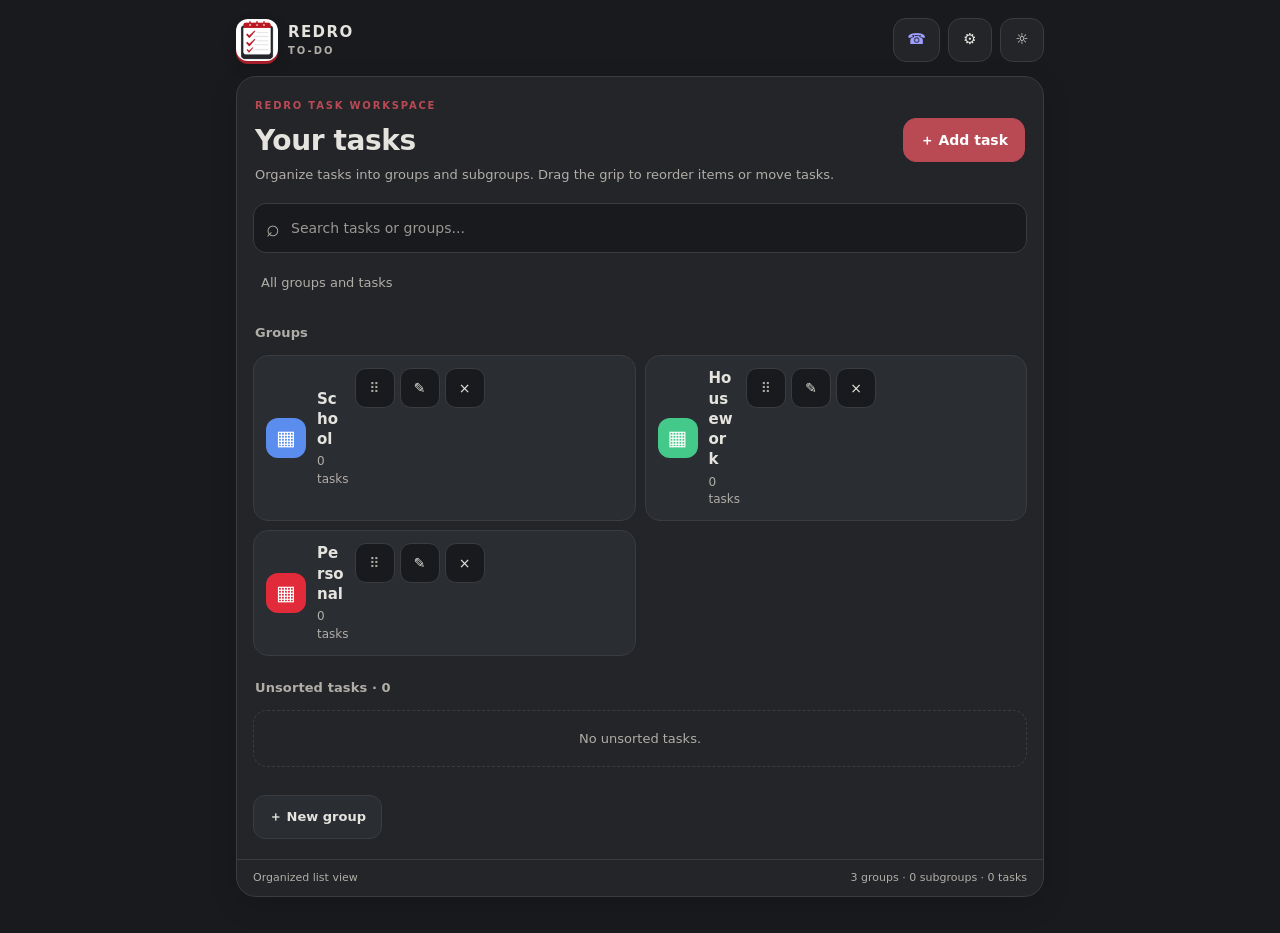
==== index.html @ 6f83b92f "Simplify task workspace and improve task editing" ====
<!doctype html>
<html lang="en">
<head>
<meta charset="utf-8"><meta name="viewport" content="width=device-width,initial-scale=1,viewport-fit=cover"><meta name="theme-color" content="#d92332"><meta name="description" content="Redro To-Do — a fast, private task manager."><title>Redro To-Do</title>
<link rel="manifest" href="manifest.webmanifest"><link rel="icon" type="image/png" sizes="192x192" href="./assets/app-icon-192.png"><link rel="icon" href="./assets/icon.svg" type="image/svg+xml"><link rel="apple-touch-icon" sizes="180x180" href="./assets/apple-touch-icon.png">
<style>
:root{color-scheme:dark;--bg:#111114;--panel:#1c1c22;--panel2:#25252d;--text:#f7f7fa;--muted:#a2a2af;--line:#33333d;--red:#e12b3a;--green:#45c98a;--amber:#f3b64b;--shadow:0 18px 55px #0004}*{box-sizing:border-box}body{margin:0;background:radial-gradient(ellipse at 20% -10%,#5b1821 0,transparent 38%),var(--bg);color:var(--text);font:15px/1.45 system-ui,-apple-system,Segoe UI,sans-serif;min-height:100vh}button,input,textarea,select{font:inherit}button{cursor:pointer;color:inherit}.shell{max-width:1380px;margin:auto;padding:24px clamp(16px,3vw,38px) 110px}.top{display:flex;align-items:center;justify-content:space-between;margin-bottom:34px}.brand{display:flex;gap:10px;align-items:center;font-weight:900;letter-spacing:2px}.mark{display:grid;place-items:center;background:var(--red);border-radius:13px;width:42px;height:42px;font-size:23px;box-shadow:0 8px 25px #e12b3a55}.brand small{display:block;color:var(--muted);font-size:10px;letter-spacing:3px}.icon{border:1px solid var(--line);background:var(--panel);border-radius:12px;padding:10px 13px}.welcome{display:flex;align-items:center;justify-content:space-between;gap:20px;margin-bottom:26px}.eyebrow{font-size:11px;letter-spacing:2px;color:#ff6570;font-weight:800;margin:0 0 7px}.welcome h1{font-size:clamp(30px,6vw,48px);line-height:1.08;margin:0 0 10px;letter-spacing:-1.7px}.welcome h1 span{color:#ff4b59}.muted{color:var(--muted);margin:0}.ring{width:94px;height:94px;flex:none;border-radius:50%;display:grid;place-items:center;background:conic-gradient(var(--red) var(--p,0deg),var(--panel2) 0);position:relative}.ring:before{content:"";position:absolute;inset:7px;background:var(--bg);border-radius:50%}.ring div{z-index:1;text-align:center}.ring b{display:block;font-size:21px}.ring small{font-size:9px;letter-spacing:1px;color:var(--muted)}.stats{display:grid;grid-template-columns:repeat(3,1fr);gap:12px;margin-bottom:32px}.stat,.task,.storage{background:var(--panel);border:1px solid var(--line);border-radius:17px}.stat{padding:16px;display:flex;align-items:center;gap:12px}.stat i{font-style:normal;width:38px;height:38px;display:grid;place-items:center;background:#e12b3a1c;color:#ff6670;border-radius:12px;font-size:20px}.stat:nth-child(2) i{background:#45c98a1c;color:var(--green)}.stat:nth-child(3) i{background:#f3b64b1c;color:var(--amber)}.stat b{display:block;font-size:24px}.stat span{color:var(--muted);font-size:12px}.section{margin:30px 0}.head{display:flex;justify-content:space-between;align-items:center;gap:12px;margin-bottom:14px}.head h2{margin:0;font-size:23px;letter-spacing:-.5px}.redbtn,.subbtn,.chip{border:0;border-radius:12px;padding:11px 15px;font-weight:750}.redbtn{background:var(--red);box-shadow:0 7px 20px #e12b3a33}.subbtn,.chip{background:var(--panel2);border:1px solid var(--line)}.days{display:grid;grid-template-columns:repeat(7,1fr);gap:8px}.day{border:1px solid var(--line);border-radius:14px;background:var(--panel);padding:12px 2px;text-align:center;color:var(--muted)}.day b{display:block;color:var(--text);font-size:17px;margin-top:5px}.day.active{background:var(--red);border-color:var(--red);color:#fff}.day.active b{color:#fff}.tools{display:flex;gap:10px;margin:15px 0}.search{flex:1;min-width:0;background:var(--panel);border:1px solid var(--line);border-radius:13px;padding:12px 14px;color:var(--text);outline:none}.search:focus,input:focus,textarea:focus,select:focus{border-color:#e12b3a;outline:2px solid #e12b3a33}.filters{display:flex;gap:8px;flex-wrap:wrap;margin-bottom:13px}.chip{padding:8px 12px;color:var(--muted)}.chip.active{color:white;background:#e12b3a2b;border-color:#e12b3a}.list{display:grid;gap:10px}.task{padding:15px;display:flex;gap:12px;align-items:flex-start}.task input[type=checkbox]{accent-color:var(--red);width:20px;height:20px;margin-top:2px;flex:none}.taskmain{flex:1;min-width:0}.tasktitle{font-weight:750;overflow-wrap:anywhere}.task.done .tasktitle{text-decoration:line-through;color:var(--muted)}.notes{color:var(--muted);font-size:13px;margin-top:4px;white-space:pre-wrap;overflow-wrap:anywhere}.meta{display:flex;flex-wrap:wrap;gap:7px;margin-top:9px}.tag{font-size:11px;border-radius:8px;padding:4px 8px;background:var(--panel2);color:var(--muted)}.tag.high{color:#ff727c;background:#e12b3a22}.tag.medium{color:var(--amber)}.tag.overdue{color:#ff727c}.taskactions{display:flex;gap:5px}.taskactions button{border:0;background:transparent;color:var(--muted);padding:6px}.empty{padding:34px 10px;text-align:center;color:var(--muted);border:1px dashed var(--line);border-radius:17px}.empty h3{color:var(--text);margin:8px 0}.storage{display:flex;align-items:center;gap:12px;padding:14px;margin-top:25px}.storage .copy{flex:1}.storage small{display:block;color:var(--muted);font-size:12px}.save{color:var(--green);font-size:12px}.bottom{position:fixed;bottom:0;left:0;right:0;display:flex;justify-content:center;background:#151519ed;border-top:1px solid var(--line);backdrop-filter:blur(16px);padding:10px 12px calc(10px + env(safe-area-inset-bottom));z-index:5}.bottomin{width:min(650px,100%);display:flex;justify-content:space-around;align-items:center}.bottom button{border:0;background:none;color:var(--muted);font-size:11px;display:grid;gap:3px;justify-items:center;min-width:52px}.bottom button span{font-size:20px}.bottom .add{background:var(--red);color:white;width:48px;height:48px;border-radius:16px;font-size:27px;display:grid;place-items:center;box-shadow:0 8px 22px #e12b3a44}.modalbg{position:fixed;inset:0;background:#0009;display:grid;place-items:end center;padding:14px;z-index:10}.modal{width:min(560px,100%);background:var(--panel);border:1px solid var(--line);border-radius:24px;padding:23px;box-shadow:var(--shadow);max-height:90vh;overflow:auto}.modalhead{display:flex;justify-content:space-between;align-items:center;margin-bottom:18px}.modal h2{margin:0}.field{display:grid;gap:7px;margin:13px 0;color:var(--muted);font-size:13px}.field input,.field textarea,.field select{width:100%;border:1px solid var(--line);background:var(--bg);color:var(--text);border-radius:12px;padding:12px}.field textarea{min-height:85px;resize:vertical}.formrow{display:grid;grid-template-columns:1fr 1fr;gap:10px}.modalactions{display:flex;gap:10px;margin-top:20px}.modalactions button{flex:1}.hidden{display:none!important}.toast{position:fixed;bottom:90px;left:50%;transform:translateX(-50%);background:#292930;border:1px solid var(--line);padding:11px 17px;border-radius:12px;z-index:20;box-shadow:var(--shadow)}body.light{--bg:#f4f4f7;--panel:#fff;--panel2:#ededf2;--text:#202027;--muted:#70707e;--line:#dedee7;--shadow:0 18px 55px #0002;color-scheme:light;background:radial-gradient(ellipse at 20% -10%,#ffdfe2 0,transparent 38%),var(--bg)}body.light .ring:before{background:var(--bg)}body.light .bottom{background:#ffffffed}@media(min-width:700px){.shell{padding-top:28px}.modalbg{place-items:center}.welcome{margin-top:12px}.task{padding:18px}}@media(max-width:500px){.shell{padding:15px 14px 105px}.top{margin-bottom:25px}.stats{gap:7px}.stat{padding:11px 8px;gap:7px}.stat i{width:31px;height:31px}.stat b{font-size:20px}.stat span{font-size:11px}.ring{width:78px;height:78px}.days{gap:4px}.day{font-size:11px;padding:10px 0}.day b{font-size:15px}.head h2{font-size:20px}.tools{flex-wrap:wrap}.search{flex-basis:100%}.taskactions{flex-direction:column}.formrow{grid-template-columns:1fr}.welcome h1{font-size:34px}}
.stats,.section:has(#days),.bottom,.ring,#classicList{display:none}.shell{padding-bottom:35px}.welcome{margin-bottom:22px}.storage{margin-top:20px}.taskactions button{font-size:18px}@media(max-width:500px){.shell{padding-bottom:25px}.welcome h1{font-size:34px}}\n.blockboard{margin:22px 0 30px}.boardhead{display:flex;align-items:center;justify-content:space-between;gap:12px;margin-bottom:14px}.boardhead h2{margin:0;font-size:23px}.boardhint{color:var(--muted);font-size:12px;margin:5px 0 0}.blockgrid{display:grid;grid-template-columns:repeat(auto-fit,minmax(min(270px,100%),1fr));gap:16px;align-items:stretch}.bigblock{min-height:145px;text-align:left;border:1px solid var(--line);border-radius:20px;padding:18px;background:linear-gradient(145deg,#292930,var(--panel));box-shadow:0 8px 20px #0002;transform:translateZ(0);transition:transform .18s ease,border-color .18s,box-shadow .18s;animation:blockIn .22s ease both;will-change:transform}.bigblock:before{content:'';display:block;width:38px;height:38px;border-radius:13px;background:var(--blockcolor,#e12b3a);opacity:.8;margin-bottom:12px}.bigblock:hover{transform:translateY(-3px);border-color:var(--blockcolor,#e12b3a);box-shadow:0 13px 26px #0003}.bigblock strong{display:block;font-size:18px}.blockcount{display:block;color:var(--muted);font-size:12px;margin-top:5px}.bigblock.dragover,.dropzone.dragover{border-color:var(--green);box-shadow:0 0 0 3px #45c98a33;transform:scale(1.015)}.boardpanel{border:1px solid var(--line);border-radius:19px;background:#17171c;padding:15px;margin-top:15px;animation:blockIn .25s ease both}.boardpanelhead{display:flex;align-items:center;gap:10px;flex-wrap:wrap}.boardpanelhead h3{margin:0;font-size:19px;flex:1}.dropzone{border:1px dashed #555560;border-radius:15px;padding:14px;color:var(--muted);text-align:center;font-size:12px;transition:background .2s,border-color .2s,transform .2s}.dropzone strong{display:block;color:var(--text);font-size:13px}.loosezone{margin-top:12px}.blocksmallgrid{display:grid;grid-template-columns:repeat(auto-fit,minmax(min(245px,100%),1fr));gap:12px;margin-top:16px}.smallblock{display:flex;flex-direction:column;align-items:stretch;gap:10px;min-width:0;min-height:100px;padding:12px;border-radius:15px;border:1px solid var(--line);background:linear-gradient(150deg,var(--panel2),var(--panel));box-shadow:0 4px 12px #0002;animation:blockIn .18s ease both;transition:transform .16s ease,border-color .16s,opacity .16s,box-shadow .16s;cursor:grab;touch-action:pan-y}.smallblock:hover{transform:translateY(-2px);border-color:#777;box-shadow:0 8px 18px #0002}.smallblock.dragging{opacity:.35;transform:scale(.97)}.smallblock.doneblock .smalltitle{text-decoration:line-through;color:var(--muted)}.smallcontent{min-width:0;flex:1;cursor:pointer}.smalltitle{font-weight:750;overflow-wrap:anywhere}.smallmeta{font-size:12px;color:var(--muted);margin-top:6px}.smallnotes{font-size:13px;line-height:1.45;color:var(--muted);white-space:pre-wrap;overflow-wrap:anywhere;display:-webkit-box;-webkit-line-clamp:3;-webkit-box-orient:vertical;overflow:hidden;margin-top:7px}.smallstate{font-size:11px;font-weight:750;color:var(--green);margin-top:7px}.smalltools{display:flex;align-items:center;gap:7px;margin-top:auto}.smalltoggle{width:38px;min-width:38px;height:36px;border-radius:11px;border:1px solid var(--line);background:var(--panel2);font-size:20px;font-weight:800;line-height:1}.smalltoggle.isdone{color:var(--green);border-color:var(--green)}.smallmove{min-width:0;flex:1;width:100%;height:36px;border:1px solid var(--line);border-radius:10px;padding:0 7px;background:var(--panel2);color:var(--text);font-size:12px}.blockactions{display:flex;gap:6px}.blockactions button{border:1px solid var(--line);background:var(--panel2);border-radius:10px;padding:8px}.emptyblocks{color:var(--muted);padding:20px 10px;text-align:center;border:1px dashed var(--line);border-radius:14px}@keyframes blockIn{from{opacity:0;transform:translateY(9px) scale(.98)}to{opacity:1;transform:translateY(0) scale(1)}}@media(max-width:500px){.blockgrid{grid-template-columns:repeat(2,minmax(0,1fr));gap:9px}.bigblock{padding:13px;min-height:125px}.bigblock strong{font-size:15px}.blocksmallgrid{grid-template-columns:repeat(2,minmax(0,1fr));gap:8px}.smallblock{padding:9px}.smalltools{gap:5px}.smalltoggle{width:34px;min-width:34px;height:34px}.smallmove{height:34px;font-size:11px}.boardpanel{padding:11px}}@media(prefers-reduced-motion:reduce){*,*::before,*::after{animation-duration:.01ms!important;animation-iteration-count:1!important;transition-duration:.01ms!important;scroll-behavior:auto!important}}.boardhint{line-height:1.6}.taskgroupheading{font-size:14px;color:var(--muted);margin:20px 0 0;font-weight:800}.completedgrid .smallblock{opacity:.82;border-color:#315846}.completedempty{margin-bottom:6px}.blockactions button:disabled{opacity:.3;cursor:not-allowed}@media(min-width:900px){.blocksmallgrid{grid-template-columns:repeat(auto-fit,minmax(260px,1fr))}}
/* REDRO DEPTH SYSTEM — true layered 3D surfaces */
:root{--depth-shadow:0 18px 0 #08080c,0 25px 38px #0007;--depth-edge:#09090d}
body{perspective:1400px;background-image:radial-gradient(ellipse at 12% 4%,#6c1c2b 0,transparent 34%),radial-gradient(ellipse at 90% 42%,#242047 0,transparent 38%),linear-gradient(145deg,#101015,#17151d 55%,#0d0d12);background-attachment:fixed}
.shell{transform-style:preserve-3d}
.top,.welcome,.blockboard,.section,.storage,.modal,.settings,.boardpanel{transform-style:preserve-3d}
.mark{transform:translateZ(24px) rotateY(-8deg) rotateX(5deg);box-shadow:0 5px 0 #841522,0 11px 20px #0006}
button,.subbtn,.redbtn,.chip,.icon,.save{transform-style:preserve-3d;transition:transform .2s ease,box-shadow .2s ease,filter .2s ease}
button:hover,.subbtn:hover,.redbtn:hover,.chip:hover,.icon:hover{transform:translateY(-3px) translateZ(8px) rotateX(2deg);filter:brightness(1.08)}
button:active,.subbtn:active,.redbtn:active{transform:translateY(2px) translateZ(-2px) scale(.985)}
.bigblock{position:relative;isolation:isolate;transform-style:preserve-3d;transform:rotateX(4deg) rotateY(-2deg) translateZ(0);box-shadow:0 9px 0 #0b0b10,0 15px 22px #0006,inset 0 1px #ffffff12;background:linear-gradient(145deg,#363640 0%,#222229 48%,#19191f 100%)}
.bigblock:after{content:"";position:absolute;inset:8px 5px -10px;z-index:-2;border-radius:20px;background:linear-gradient(145deg,var(--blockcolor,#e12b3a),#101014 72%);transform:translateZ(-12px);filter:brightness(.65);pointer-events:none}
.bigblock:before{position:relative;transform:translateZ(24px) rotateY(-8deg) rotateX(5deg);box-shadow:0 5px 0 color-mix(in srgb,var(--blockcolor,#e12b3a),#000 45%),0 9px 14px #0005}
.bigblock strong,.bigblock .blockcount{position:relative;transform:translateZ(20px);text-shadow:0 2px 0 #0004}
.bigblock:hover{transform:translateY(-7px) translateZ(12px) rotateX(0deg) rotateY(0deg);box-shadow:0 12px 0 #0b0b10,0 24px 32px #0008,inset 0 1px #ffffff18}
.bigblock.dragover{transform:translateZ(18px) rotateX(-2deg) scale(1.02)}
.smallblock{position:relative;isolation:isolate;transform-style:preserve-3d;transform:rotateX(2deg);background:linear-gradient(145deg,#30303a 0%,#222229 55%,#1b1b22 100%);box-shadow:0 6px 0 #0a0a0e,0 11px 20px #0005,inset 0 1px #ffffff12}
.smallblock:before{content:"";position:absolute;inset:4px 3px -7px;z-index:-1;border-radius:15px;background:linear-gradient(140deg,#15151a,#08080b);transform:translateZ(-8px);pointer-events:none}
.smallcontent{transform:translateZ(12px)}
.smalltools{transform:translateZ(15px)}
.smalltoggle,.smallmove{box-shadow:0 3px 0 #0b0b0f,0 5px 9px #0004}
.smallblock:hover{transform:translateY(-5px) translateZ(8px) rotateX(0deg) rotateY(-1deg);box-shadow:0 9px 0 #0a0a0e,0 18px 26px #0007,inset 0 1px #ffffff18}
.boardpanel{background:linear-gradient(145deg,#24242d,#141419);box-shadow:0 10px 0 #08080c,0 18px 32px #0006,inset 0 1px #ffffff10;transform:translateZ(8px)}
.dropzone{transform:translateZ(5px);box-shadow:inset 0 4px 12px #0004,0 4px 0 #09090d}
.stat,.task,.day,.storage,.modal,.settingspanel{transform-style:preserve-3d;box-shadow:0 6px 0 #0a0a0e,0 12px 24px #0004}
input,textarea,select{box-shadow:inset 0 3px 8px #0003,0 3px 0 #09090d}
.modalbg{perspective:1200px}
.modal{transform:rotateX(2deg) translateZ(20px);box-shadow:0 12px 0 #08080c,0 30px 70px #0009}
@media(max-width:600px){body{perspective:900px}.bigblock{transform:rotateX(3deg)}.smallblock{transform:rotateX(1.5deg)}.bigblock:hover,.smallblock:hover{transform:translateY(-3px) translateZ(5px)}}
@media(prefers-reduced-motion:reduce){.bigblock,.smallblock,.mark,.modal{transform:none!important}}

/* Actual WebGL 3D workspace */
/* Keep the functional task controls available below the 3D view as a permanent fallback. */
.world3d{position:relative;margin:8px 0 30px;min-width:0;perspective:1200px;border:1px solid #41404e;border-radius:26px;overflow:hidden;background:linear-gradient(160deg,#22212d 0%,#121219 52%,#0a0a10 100%);box-shadow:0 12px 0 #08080c,0 28px 55px #0008,inset 0 1px #ffffff18}
.world3d:before{content:"";position:absolute;inset:0;pointer-events:none;background:radial-gradient(ellipse at 50% 40%,#50324c55,transparent 58%),linear-gradient(125deg,#ffffff07,transparent 40%);z-index:0}
.worldhud{position:relative;z-index:2;display:flex;justify-content:space-between;align-items:center;gap:14px;padding:20px 22px 12px}
.worldeyebrow{font-size:10px;font-weight:900;letter-spacing:2.3px;color:#ff7b86}.worldhud h2{font-size:clamp(20px,3vw,30px);margin:5px 0 4px;letter-spacing:-.6px}.worldhud p{color:#b7b5c6;font-size:12px;margin:0;max-width:560px;line-height:1.5}.worldactions{display:flex;gap:8px;flex-wrap:wrap;justify-content:flex-end}.worldbtn{border:1px solid #545260;border-radius:12px;padding:10px 13px;background:linear-gradient(145deg,#373541,#20202a);box-shadow:0 4px 0 #0b0b10,0 8px 15px #0004;font-weight:750;font-size:12px;white-space:nowrap}.worldbtn.primary{background:linear-gradient(145deg,#ff5362,#b81931);border-color:#ff7b86;box-shadow:0 4px 0 #65101c,0 8px 16px #0005}.worldbtn:hover{transform:translateY(-2px) translateZ(8px)}.worldcanvas{height:clamp(390px,60vw,690px);position:relative;z-index:1;touch-action:none;cursor:grab;outline:none}.worldcanvas:active{cursor:grabbing}.worldcanvas canvas{display:block;width:100%;height:100%;touch-action:none}.worldloading{position:absolute;inset:0;display:grid;place-items:center;color:#d5d1e3;font-size:14px;pointer-events:none}.worldfooter{position:relative;z-index:2;display:flex;justify-content:space-between;gap:10px;padding:12px 20px 16px;color:#aaa7bb;font-size:11px;border-top:1px solid #ffffff0c;background:#0d0d13aa}.world3d[dir=rtl] .worldhud{flex-direction:row-reverse}.world3d[dir=rtl] .worldfooter{direction:rtl}
@media(max-width:600px){.worldhud{align-items:flex-start;flex-direction:column;padding:16px 14px 10px}.worldactions{width:100%;justify-content:flex-start}.worldbtn{padding:9px 11px}.worldcanvas{height:460px}.worldfooter{padding:10px 13px;font-size:10px}.worldhud p{font-size:11px}}
body.light .world3d{background:linear-gradient(160deg,#e7e5f1,#d8d7e7 55%,#c9c9dc);border-color:#b0aec5;box-shadow:0 10px 0 #8c8ba0,0 22px 45px #0002,inset 0 1px #ffffffaa}.world3d[dir=rtl]{direction:rtl}
/* Keep the physics workspace as the primary interface; hide the retired block/list UI. */
.welcome,.blockboard,.storage,.section:has(#days),.stats,#classicList,.bottom{display:none!important}
.shell{max-width:1100px;padding:12px clamp(10px,2vw,22px) 18px}
.top{margin-bottom:12px}
.world3d{margin:0;min-height:calc(100dvh - 88px);display:flex;flex-direction:column}
.worldcanvas{flex:1;min-height:430px;height:auto}
.worldgroup-panel{position:absolute;z-index:6;left:12px;right:12px;top:12px;max-width:420px;max-height:calc(100% - 24px);overflow:auto;margin:auto;padding:16px;border:1px solid #5c596d;border-radius:18px;background:#1a1924f5;box-shadow:0 16px 45px #000a;backdrop-filter:blur(14px)}
.worldgroup-head{display:flex;align-items:center;gap:10px;margin-bottom:12px}.worldgroup-head h3{flex:1;margin:0;font-size:18px}.worldgroup-close,.worldgroup-add,.worldgroup-task{border:1px solid #4b4958;border-radius:10px;background:#292833;color:#fff;padding:9px 11px}.worldgroup-add{background:#d92342;border-color:#ff6577}.worldgroup-items{display:grid;gap:8px}.worldgroup-task{width:100%;text-align:left;display:flex;align-items:center;gap:9px}.worldgroup-task span:first-child{flex:1;overflow-wrap:anywhere}.worldgroup-task small{color:#aaa}.worldgroup-empty{color:#b7b5c6;padding:14px 2px;font-size:13px}
@media(max-width:600px){.shell{padding:8px 8px 12px}.top{margin:0 4px 10px}.world3d{min-height:calc(100dvh - 62px);border-radius:20px}.worldhud{flex-direction:row;align-items:center;flex-wrap:wrap}.worldhud>div:first-child{width:100%}.worldactions{width:100%;justify-content:flex-start}.worldcanvas{min-height:420px;height:auto;flex:1}.worldfooter{padding:10px}}


/* Phone-first workspace: readable controls, wide task cards, and less visual clutter. */
@media(max-width:600px){
 .shell{padding:5px 6px 8px;max-width:none}
 .top{margin:0 5px 7px;min-height:42px}
 .mark{width:38px;height:38px;flex:0 0 38px}
 .top h1{font-size:19px;letter-spacing:-.3px}
 .world3d{min-height:calc(100svh - 58px);min-height:calc(100dvh - 58px);border-radius:16px;box-shadow:0 5px 0 #08080c,0 10px 22px #0006}
 .worldhud{padding:12px 11px 9px;gap:8px}
 .worldeyebrow{font-size:9px;letter-spacing:1.6px}
 .worldhud h2{font-size:20px;margin:3px 0}
 .worldhud p{font-size:12px;line-height:1.45}
 .worldactions{display:grid;grid-template-columns:1fr 1fr 46px;gap:8px}
 .worldbtn{min-height:44px;padding:10px 7px;border-radius:12px;font-size:13px;white-space:normal}
 .worldcanvas{min-height:0;height:auto;flex:1;touch-action:none}
 .worldfooter{font-size:10px;padding:9px 11px;flex-wrap:wrap}
 .worldgroup-panel{left:8px;right:8px;top:8px;max-width:none;max-height:calc(100% - 16px);padding:15px;border-radius:16px}
 .worldgroup-head h3{font-size:20px}
 .worldgroup-close,.worldgroup-add,.worldgroup-task{min-height:44px;font-size:14px}
 .worldgroup-items{gap:9px}
}

.worldgroup-actions{display:grid;grid-template-columns:1fr 1fr;gap:8px;margin:0 0 10px}.worldgroup-edit,.worldgroup-delete{min-height:42px;border:1px solid #555261;border-radius:11px;padding:9px 10px;background:#292833;color:#fff;font-size:13px;font-weight:700}.worldgroup-delete{border-color:#8d3544;background:#48202a}.worldgroup-edit:active,.worldgroup-delete:active{transform:scale(.98)}@media(max-width:600px){.worldgroup-actions{gap:9px}.worldgroup-edit,.worldgroup-delete{min-height:46px;font-size:14px}}
@media(max-width:600px){.worldactions{grid-template-columns:1fr 1fr 1fr}.worldbtn{font-size:12px;padding:9px 5px}}
</style>
<style>.mark{display:block;object-fit:contain;background:#fff;padding:1px;overflow:hidden}</style><style>

/* REDRO MOTION SYSTEM — dynamic, balanced, low-cost */
@keyframes redroEnter{from{opacity:0;transform:translate3d(0,12px,0) scale(.985)}to{opacity:1;transform:translate3d(0,0,0) scale(1)}}
@keyframes redroPop{0%{opacity:0;transform:scale(.94)}70%{transform:scale(1.015)}100%{opacity:1;transform:scale(1)}}
@keyframes redroFade{from{opacity:0}to{opacity:1}}
@keyframes redroSlide{from{opacity:0;transform:translate3d(16px,0,0)}to{opacity:1;transform:translate3d(0,0,0)}}
@keyframes redroToast{from{opacity:0;transform:translate(-50%,8px)}to{opacity:1;transform:translate(-50%,0)}}
:where(button,a,input,select,textarea,[role="button"]){-webkit-tap-highlight-color:transparent}
:where(button,a,[role="button"]){transition:transform .18s ease,background-color .2s ease,border-color .2s ease,box-shadow .2s ease,opacity .18s ease}
:where(button,a,[role="button"]):active{transform:scale(.975)}
:where(input,select,textarea){transition:border-color .18s ease,box-shadow .18s ease}
:where(input,select,textarea):focus-visible{outline:2px solid var(--red,var(--accent,#ef3548));outline-offset:2px}
@media(hover:hover) and (pointer:fine){
 :where(button,a,[role="button"]):hover{filter:brightness(1.045)}
}
@media(prefers-reduced-motion:reduce){
 *,*::before,*::after{animation-duration:.01ms!important;animation-iteration-count:1!important;transition-duration:.01ms!important;scroll-behavior:auto!important}
}

.top{animation:redroFade .3s ease both}
.worldhud{animation:redroEnter .36s ease both}
.worldfooter{animation:redroFade .32s ease .08s both}
.worldbtn{transition:transform .18s ease,filter .18s ease,box-shadow .18s ease}
.worldbtn:active{transform:translateY(2px) scale(.98)}
.worldgroup-panel{animation:redroPop .22s cubic-bezier(.2,.8,.2,1) both}
.worldgroup-task{transition:transform .18s ease,background-color .18s ease,border-color .18s ease}
.worldgroup-task:active{transform:scale(.985)}
.bigblock,.smallblock{animation:redroEnter .3s cubic-bezier(.2,.75,.25,1) both}
.bigblock:nth-child(2),.smallblock:nth-child(2){animation-delay:35ms}
.bigblock:nth-child(3),.smallblock:nth-child(3){animation-delay:70ms}
.bigblock:nth-child(4),.smallblock:nth-child(4){animation-delay:105ms}
.boardpanel{animation:redroEnter .26s ease both}
.modal{animation:redroPop .22s cubic-bezier(.2,.8,.2,1) both}
.toast{animation:redroToast .18s ease both}
@media(hover:hover) and (pointer:fine){
 .bigblock:hover,.smallblock:hover{filter:brightness(1.06)}
}
@media(prefers-reduced-motion:reduce){
 .bigblock,.smallblock,.mark,.modal,.worldgroup-panel{transform:none!important}
}

</style>
</head>
<body><div class="shell">
<header class="top"><div class="brand"><img class="mark" src="./assets/brand-icon.png" alt="" aria-hidden="true"><span>REDRO<small>TO-DO</small></span></div><div style="display:flex;gap:8px"><a class="icon" href="./phone-numbers-manager/" aria-label="Phone Numbers Manager" title="Phone Numbers Manager" style="text-decoration:none">☎</a><button class="icon" id="settings" aria-label="Settings" title="Settings">⚙</button><button class="icon" id="theme" aria-label="Toggle theme">☼</button></div></header>
<section class="welcome"><div><p class="eyebrow">YOUR TASKS</p><h1>Get things <span>done.</span></h1><p class="muted">All your tasks in one simple list.</p></div><div class="ring" id="ring"><div><b id="percent">0%</b><small>DONE</small></div></div></section>
<section class="stats"><article class="stat"><i>◷</i><div><b id="remaining">0</b><span>To do</span></div></article><article class="stat"><i>✓</i><div><b id="completed">0</b><span>Completed</span></div></article><article class="stat"><i>!</i><div><b id="overdue">0</b><span>Overdue</span></div></article></section>
<section class="section"><div class="head"><div><p class="eyebrow">PLAN AHEAD</p><h2>Pick your day</h2></div><button class="subbtn" id="todayBtn">Today ↗</button></div><div class="days" id="days"></div></section>
<section id="world3d" class="world3d" aria-label="2D task world">
  <div class="worldhud"><div><span class="worldeyebrow">REDRO TASK WORKSPACE</span><h2 id="worldTitle">Your tasks</h2><p id="worldHelp">Keep big blocks, medium blocks, and tasks organized.</p></div><div class="worldactions"><button id="worldAddGroup" class="worldbtn">＋ Big cube</button><button id="worldAddMedium" class="worldbtn">＋ Medium</button><button id="worldAddTask" class="worldbtn primary">＋ Add task</button><button id="worldReset" class="worldbtn" title="Reset blocks">↻</button></div></div>
  <div class="workspace-search" role="search">
    <span class="workspace-search-icon" aria-hidden="true">⌕</span>
    <input id="workspaceSearch" type="search" placeholder="Search tasks or groups..." aria-label="Search tasks, groups, and subgroups" autocomplete="off" spellcheck="false">
    <button id="clearWorkspaceSearch" type="button" aria-label="Clear search" title="Clear search" hidden>×</button>
  </div>
  <div id="worldCanvas" class="worldcanvas"><div class="worldloading" id="worldLoading">Loading your tasks…</div></div>
  <div class="worldfooter"><span id="worldPhysics">Organized list view</span><span id="worldCounts">0 groups · 0 tasks</span></div>
</section><section class="blockboard" id="blockboard"><div class="boardhead"><div><h2>Your blocks</h2><p class="boardhint">Drag a task block into a category. Tap a category to open it.</p></div><button class="redbtn" id="addCategory">＋ Big block</button></div><div id="categoryBoard" class="blockgrid"></div><div id="categoryDetail" class="boardpanel hidden"></div><div id="loosePanel" class="boardpanel"><div class="boardpanelhead"><h3>Loose task blocks</h3><span id="looseCount" class="boardtiny">0 tasks</span><button class="subbtn" id="addBlockTask">＋ Task block</button></div><div class="dropzone loosezone" id="looseDrop"><strong>Drop tasks here</strong><span>Drag a task out of a category to move it here</span></div><div id="looseBlocks" class="blocksmallgrid"></div></div></section><section class="section" id="classicList"><div class="head"><div><p class="eyebrow">YOUR LIST</p><h2 id="listTitle">All tasks</h2></div><button class="subbtn" id="backup">Backup ↓</button></div><div class="tools"><input class="search" id="search" type="search" placeholder="⌕  Search tasks..."><button class="subbtn" id="add">＋ Add task</button></div><div class="filters" id="filters"><button class="chip active" data-filter="all">All tasks</button><button class="chip" data-filter="active">To do</button><button class="chip" data-filter="completed">Completed</button></div><div class="list" id="list"></div><div class="empty hidden" id="empty"><div style="font-size:30px">✓</div><h3>A fresh start.</h3><p>Add a task and make today count.</p><button class="redbtn" id="emptyAdd">＋ Add your first task</button></div></section>
<section class="storage"><span style="font-size:22px">⌑</span><span class="copy"><b>Your tasks stay yours.</b><small>Saved on this device · tap Saved to restore a backup</small></span><span class="save" id="saved">Saved</span></section>
</div><nav class="bottom"><div class="bottomin"><button id="navToday" aria-pressed="true"><span>⌂</span>All tasks</button><button class="add" id="navAdd" aria-label="Add task">＋</button><button id="navCompleted" aria-pressed="false"><span>✓</span>Completed</button></div></nav>
<div class="modalbg hidden" id="modalbg"><form class="modal" id="form"><div class="modalhead"><div><p class="eyebrow">MAKE IT HAPPEN</p><h2 id="modalTitle">Add a task</h2></div><button class="icon" type="button" id="close">✕</button></div><label class="field">Task<textarea id="title" rows="4" placeholder="Write the task here. No separate title needed." style="min-height:110px;resize:vertical"></textarea></label><label class="field" for="notes">Notes (optional)<textarea id="notes" rows="3" placeholder="Add a little detail..."></textarea></label><div class="formrow"><label class="field">Due date<input id="date" type="date" required></label><label class="field">Priority<select id="priority"><option value="low">Low</option><option value="medium" selected>Medium</option><option value="high">High</option></select></label></div><label class="field" for="taskPhone">Phone number (optional)<select id="taskPhone"><option value="">No phone number</option></select></label><div class="modalactions"><button type="button" class="subbtn hidden" id="delete">Delete</button><button class="redbtn" type="submit">Save task ↗</button></div></form></div><div class="modalbg hidden" id="settingsBg"><section class="modal" role="dialog" aria-modal="true" aria-labelledby="settingsTitle"><div class="modalhead"><div><p class="eyebrow" data-i18n="SETTINGS">SETTINGS</p><h2 id="settingsTitle" data-i18n="Settings">Settings</h2></div><button class="icon" type="button" id="closeSettings" aria-label="Close settings">✕</button></div><label class="field" for="language" data-i18n="Language">Language</label><select id="language" class="search language-select" aria-label="Language" style="width:100%"><option value="en">English</option><option value="ar">العربية</option></select><p class="muted settings-hint" data-i18n="Choose your language. The layout direction updates automatically.">Choose your language. The layout direction updates automatically.</p><section style="margin-top:18px;padding:16px;border:1px solid var(--line);border-radius:18px;background:linear-gradient(135deg,var(--panel),#3a1820)"><p class="eyebrow" data-i18n="ANOTHER_REDRO_APP">ANOTHER REDRO APP</p><h3 style="margin:6px 0" data-i18n="Try Aleppo Center Cash">Try Aleppo Center Cash</h3><p class="muted" style="line-height:1.6;margin:0 0 12px" data-i18n="Manage customer accounts, payments and balances with Aleppo Center Cash.">Manage customer accounts, payments and balances with Aleppo Center Cash.</p><a href="https://aleppo-center-cash.vercel.app/" target="_blank" rel="noopener noreferrer" class="redbtn" style="display:block;text-align:center;text-decoration:none" data-i18n="Try Aleppo Center Cash ↗">Try Aleppo Center Cash ↗</a></section><div class="modalactions"><button type="button" class="redbtn" id="closeSettingsDone" data-i18n="Done">Done</button></div></section></div><div class="toast hidden" id="toast"></div><input class="hidden" type="file" id="importFile" accept=".json,application/json">
<script>
(()=>{'use strict';const sharedChannel='BroadcastChannel'in window?new BroadcastChannel('redro-shared-data'):null;sharedChannel?.addEventListener('message',event=>{if(event.data?.type==='tasks-updated')load()});const $=id=>document.getElementById(id);
const translations={
"Your 3D task world":"عالم مهامك ثلاثي الأبعاد","Drag cubes, lift them, and stack them. Rotate the view to explore.":"اسحب المكعبات وارفعها وضع بعضها فوق بعض. أدر المشهد لاستكشافه.","3D rendering + gravity + collisions enabled":"تم تفعيل العرض ثلاثي الأبعاد والجاذبية والتصادم","3D engine unavailable":"محرك 3D غير متاح","3D engine could not load. Check your internet connection and refresh.":"تعذّر تحميل محرك 3D. تحقق من الإنترنت ثم حدّث الصفحة.","Selected group":"المجموعة المحددة","groups":"مجموعات","Physics loading…":"جارٍ تحميل الفيزياء…","REDRO SPATIAL WORKSPACE":"مساحة Redro ثلاثية الأبعاد","Your 3D task world":"عالم مهامك ثلاثي الأبعاد","＋ Big cube":"＋ مكعب كبير","＋ Task cube":"＋ مكعب مهمة","Reset camera":"إعادة ضبط الكاميرا","Your blocks":"مكعباتك","Drag a task block into a category. Tap a category to open it.":"اسحب المهمة إلى مكعب لتجميعها، واضغط على المكعب لفتح مهامه.","＋ Big block":"＋ مكعب كبير","Loose task blocks":"مكعبات المهام غير المصنفة","0 tasks":"لا توجد مهام","tasks":"مهام","＋ Task block":"＋ مكعب مهمة","Drop tasks here":"أفلت المهام هنا","Drag a task out of a category to move it here":"اسحب المهمة من مكعبها إلى هنا لنقلها","Drag loose task blocks into this category":"اسحب مكعبات المهام غير المصنفة إلى هذا المكعب","Drag big blocks to reorder them. All tasks in this block stay together.":"اسحب المكعبات الكبيرة لتغيير ترتيبها؛ وستبقى كل مهام كل مكعب ضمنه.","No unfinished tasks. Add a new task or check completed tasks below.":"لا توجد مهام غير مكتملة. أضف مهمة جديدة أو راجع المهام المكتملة أدناه.","Completed tasks will appear here.":"ستظهر المهام المكتملة هنا.","← Back":"← رجوع","Rename block":"إعادة تسمية المكعب","Delete block":"حذف المكعب","Move block earlier":"تحريك المكعب للأعلى","Move block later":"تحريك المكعب للأسفل","Name this big block (e.g. School, Housework):":"اكتب اسم المكعب الكبير (مثل الدراسة أو أعمال المنزل):","Category name":"اسم المكعب","Delete this category? Tasks will become loose blocks.":"هل تريد حذف هذا المكعب؟ ستعود مهامه إلى المكعبات غير المصنفة.","Tap to edit":"اضغط للتعديل","Moved out of category":"نُقلت المهمة خارج المكعب","Moved to ":"نُقلت إلى ","English":"الإنجليزية","Arabic":"العربية","Upcoming tasks":"المهام القادمة","Today's tasks":"مهام اليوم","My day":"يومي","All tasks":"كل المهام","Your tasks stay yours.":"مهامك تبقى خاصة بك.","Saved on this device · tap Saved to restore a backup":"محفوظة على هذا الجهاز · اضغط على «تم الحفظ» لاستعادة نسخة احتياطية","All your tasks in one simple list.":"كل مهامك في قائمة واحدة بسيطة.","YOUR TASKS":"مهامك","Get things":"أنجز","done.":"المهام.","DONE":"مكتمل","Completed":"مكتملة","Overdue":"متأخرة","PLAN AHEAD":"خطط مسبقًا","Pick your day":"اختر يومك","Today ↗":"اليوم ↗","YOUR LIST":"قائمتك","Backup ↓":"نسخة احتياطية ↓","＋ Add task":"＋ أضف مهمة","To do":"قيد التنفيذ","A fresh start.":"بداية جديدة.","Add a task and make today count.":"أضف مهمة واجعل يومك مثمرًا.","＋ Add your first task":"＋ أضف أول مهمة","MAKE IT HAPPEN":"لننجزها","Add a task":"أضف مهمة","Task name":"اسم المهمة","What needs to get done?":"ما الذي تريد إنجازه؟","Notes (optional)":"ملاحظات (اختياري)","Add a little detail...":"أضف بعض التفاصيل...","Due date":"تاريخ الاستحقاق","Priority":"الأولوية","Low":"منخفضة","Medium":"متوسطة","High":"عالية","Delete":"حذف","Save task ↗":"حفظ المهمة ↗","Settings":"الإعدادات","SETTINGS":"الإعدادات","Language":"اللغة","ANOTHER_REDRO_APP":"تطبيق آخر من Redro","Try Aleppo Center Cash":"جرّب Aleppo Center Cash","Manage customer accounts, payments and balances with Aleppo Center Cash.":"أدر حسابات العملاء والدفعات والأرصدة باستخدام Aleppo Center Cash.","Try Aleppo Center Cash ↗":"تجربة Aleppo Center Cash ↗","Language changes the app text and layout direction.":"يغيّر اختيار اللغة نصوص التطبيق واتجاه التخطيط.","Done":"تم","All":"الكل","Saved":"تم الحفظ","YOUR TASKS":"مهامك","Get things":"أنجز","done.":"المهام.","All your tasks in one simple list.":"كل مهامك في قائمة بسيطة واحدة.",
"PLAN AHEAD":"خطط مسبقًا","Pick your day":"اختر يومك","Today ↗":"اليوم ↗","YOUR LIST":"قائمتك","All tasks":"كل المهام","Backup ↓":"نسخة احتياطية ↓","⌕  Search tasks...":"⌕  ابحث عن المهام...","＋ Add task":"＋ أضف مهمة","To do":"قيد التنفيذ","Completed":"مكتملة","A fresh start.":"بداية جديدة.","Add a task and make today count.":"أضف مهمة واجعل يومك مثمرًا.","＋ Add your first task":"＋ أضف أول مهمة","Your tasks stay yours.":"مهامك تبقى خاصة بك.","Saved":"تم الحفظ","tap to restore a backup":"اضغط لاستعادة نسخة احتياطية",
"MAKE IT HAPPEN":"لننجزها","Task name":"اسم المهمة","What needs to get done?":"ما الذي تريد إنجازه؟","Notes (optional)":"ملاحظات (اختياري)","Add a little detail...":"أضف بعض التفاصيل...","Due date":"تاريخ الاستحقاق","Priority":"الأولوية","Low":"منخفضة","Medium":"متوسطة","High":"عالية","Delete":"حذف","Save task ↗":"حفظ المهمة ↗","Settings":"الإعدادات","SETTINGS":"الإعدادات","Language":"اللغة","Language changes the app text and layout direction.":"يغيّر اختيار اللغة نصوص التطبيق واتجاه التخطيط.","Done":"تم","All":"الكل","Added · ":"أُضيفت · ","Due · ":"الاستحقاق · ","Overdue · ":"متأخرة · "," priority":" الأولوية","Created · ":"تاريخ الإنشاء · ","Created date unavailable":"تاريخ الإنشاء غير متاح","date unavailable":"تاريخ الإنشاء غير متاح","Low priority":"أولوية منخفضة","Medium priority":"أولوية متوسطة","High priority":"أولوية عالية","Task added":"تمت إضافة المهمة","Task updated":"تم تحديث المهمة","Task deleted":"تم حذف المهمة","Backup downloaded":"تم تنزيل النسخة الاحتياطية","Backup restored":"تمت استعادة النسخة الاحتياطية","That backup file is not valid":"ملف النسخة الاحتياطية غير صالح","Mark ":"تحديد "," complete":" كمكتملة","Move task":"نقل المهمة","No folder":"بدون مجلد","Mark complete":"تحديد كمكتملة","Mark active":"إعادتها لقيد التنفيذ","Task completed":"اكتملت المهمة","Task marked active":"أُعيدت المهمة لقيد التنفيذ","Task moved to folder":"نُقلت المهمة إلى المجلد","Task moved to loose tasks":"أُعيدت المهمة إلى القائمة","Block order updated":"تم تحديث ترتيب المجلدات","＋ Add task in this block":"＋ أضف مهمة داخل هذا المكعب","Active tasks":"المهام غير المكتملة","Completed tasks":"المهام المكتملة","Edit task":"تعديل المهمة","Overdue":"متأخرة","Due":"الاستحقاق"
};
Object.assign(translations,{
  "Groups":"المجموعات","Group":"مجموعة","Subgroups":"المجموعات الفرعية","Subgroup":"مجموعة فرعية",
  "Unsorted tasks":"المهام غير المصنفة","All groups and tasks":"كل المجموعات والمهام",
  "Tasks in this group":"مهام هذه المجموعة","Tasks in this subgroup":"مهام هذه المجموعة الفرعية",
  "Showing this group and its tasks.":"تعرض هذه الصفحة مهام المجموعة ومجموعاتها الفرعية.",
  "Only tasks in this subgroup are shown.":"تظهر هنا مهام هذه المجموعة الفرعية فقط.",
  "Organize tasks into groups, subgroups, and simple task cards.":"نظّم مهامك في مجموعات ومجموعات فرعية وبطاقات واضحة.",
  "Name this subgroup:":"اكتب اسم المجموعة الفرعية:","Group name":"اسم المجموعة",
  "Rename":"إعادة تسمية","Delete":"حذف","Move group up":"نقل المجموعة للأعلى","Move group down":"نقل المجموعة للأسفل",
  "Delete this group? Its tasks will become unsorted.":"هل تريد حذف هذه المجموعة؟ ستصبح مهامها غير مصنفة.",
  "Delete this subgroup? Its tasks will become unsorted.":"هل تريد حذف هذه المجموعة الفرعية؟ ستصبح مهامها غير مصنفة.",
  "No groups yet. Create one to organize your tasks.":"لا توجد مجموعات بعد. أنشئ مجموعة لتنظيم مهامك.",
  "No unsorted tasks.":"لا توجد مهام غير مصنفة.",
  "No subgroups inside this group yet.":"لا توجد مجموعات فرعية داخل هذه المجموعة بعد.",
  "Name your group (for example, School):":"سمِّ مجموعتك (مثل: الدراسة):",
  "Choose your language. The layout direction updates automatically.":"اختر اللغة، وسيتغير اتجاه الواجهة تلقائيًا.",
  "Organized list view":"عرض قائمة منظّمة","REDRO TASK WORKSPACE":"مساحة مهام Redro",
  "Loading your tasks…":"جارٍ تحميل مهامك…","Toggle theme":"تبديل المظهر","Close settings":"إغلاق الإعدادات",
  "All tasks":"كل المهام","Your tasks":"مهامك","Task":"مهمة","Phone number (optional)":"رقم الهاتف (اختياري)","No phone number":"بدون رقم","Copy task":"نسخ المهمة","Copy":"نسخ","Call":"اتصال","Task copied":"تم نسخ المهمة","Could not copy task":"تعذر نسخ المهمة","Settings":"الإعدادات"
});
Object.assign(translations,{
  "New group":"مجموعة جديدة","New subgroup":"مجموعة فرعية جديدة","subgroups":"مجموعات فرعية",
  "Add tasks directly. Create groups only when you need them.":"أضف مهامك مباشرة، وأنشئ مجموعات فقط عندما تحتاج إلى تنظيمها.",
  "Welcome to Redro To-Do":"أهلًا بك في Redro To-Do","Start with one task. You can create groups later if you need them.":"ابدأ بمهمة واحدة، ويمكنك إنشاء مجموعات لاحقًا عندما تحتاج إليها.",
  "Notes (optional)":"ملاحظات (اختياري)","Add a little detail...":"أضف تفاصيل إضافية...","Date":"الموعد"
});
Object.assign(translations,{
  "Back":"رجوع","No tasks directly inside this group.":"لا توجد مهام مباشرة داخل هذه المجموعة.",
  "No tasks in this subgroup yet.":"لا توجد مهام في هذه المجموعة الفرعية بعد.","Write a task first":"اكتب المهمة أولًا",
  "big blocks":"مجموعات رئيسية","medium blocks":"مجموعات فرعية",
  "Write the task here. No separate title needed.":"اكتب المهمة التي تريد إنجازها هنا. لا حاجة إلى عنوان منفصل."
});
Object.assign(translations,{
  "Search tasks or groups...":"ابحث في المهام والمجموعات...",
  "Search tasks, groups, and subgroups":"ابحث عن المهام والمجموعات والمجموعات الفرعية",
  "Clear search":"مسح البحث","Search results":"نتائج البحث","Tasks":"المهام","results":"نتائج",
  "No matching tasks or groups found.":"لم يتم العثور على مهام أو مجموعات مطابقة.",
  "Search by task, group, or subgroup name. Task details are included.":"ابحث باسم المهمة أو المجموعة أو المجموعة الفرعية، ويشمل البحث تفاصيل المهام.",
  "Drag to move or reorder":"اسحب لنقل العنصر أو إعادة ترتيبه","Drop here to move to this level":"أفلت هنا لنقل العنصر إلى هذا المستوى",
  "Task reordered":"تمت إعادة ترتيب المهمة","Task moved and reordered":"تم نقل المهمة وإعادة ترتيبها",
  "Task moved to group":"نُقلت المهمة إلى المجموعة","Task moved to subgroup":"نُقلت المهمة إلى المجموعة الفرعية",
  "Task moved to unsorted tasks":"نُقلت المهمة إلى المهام غير المصنفة","Subgroup moved":"نُقلت المجموعة الفرعية",
  "Subgroup moved or reordered":"تم نقل المجموعة الفرعية أو إعادة ترتيبها","Group order updated":"تم تحديث ترتيب المجموعات",
  "Organize tasks into groups and subgroups. Drag the grip to reorder items or move tasks.":"نظّم مهامك في مجموعات ومجموعات فرعية. اسحب المقبض لإعادة الترتيب أو لنقل المهام.",
  "Could not move item":"تعذر نقل العنصر","Showing completed tasks only.":"عرض المهام المكتملة فقط."
});
const reverseTranslations=Object.fromEntries(Object.entries(translations).map(([en,ar])=>[ar,en]));
let phoneDirectoryOptions=[];async function readPhoneDirectory(){try{const d=await new Promise((resolve,reject)=>{const request=indexedDB.open('RedroPhoneNumbersDB',1);request.onupgradeneeded=()=>{const db=request.result;if(!db.objectStoreNames.contains('contacts'))db.createObjectStore('contacts',{keyPath:'id'});};request.onsuccess=()=>resolve(request.result);request.onerror=()=>reject(request.error);request.onblocked=()=>reject(new Error('Phone directory database is busy.'));});if(!d.objectStoreNames.contains('contacts')){d.close();return [];}const list=await new Promise((resolve,reject)=>{const request=d.transaction('contacts','readonly').objectStore('contacts').getAll();request.onsuccess=()=>resolve(request.result||[]);request.onerror=()=>reject(request.error);});d.close();return list.flatMap(contact=>(Array.isArray(contact.phones)?contact.phones.filter(p=>p&&p.number):contact.phone?[{id:'legacy-'+contact.id,number:contact.phone}]:[]).map(p=>({contactId:contact.id,contactName:contact.name||'',number:String(p.number),phoneId:p.id||null,shopName:contact.shopName||''})));}catch(error){console.warn('Phone directory unavailable:',error);return [];}}async function populateTaskPhones(task){const select=$('taskPhone');const previousValue=task?.contactRef&&task?.contactPhoneId?task.contactRef+'|'+task.contactPhoneId:'';phoneDirectoryOptions=await readPhoneDirectory();select.replaceChildren();const none=document.createElement('option');none.value='';none.textContent=tr('No phone number');select.append(none);phoneDirectoryOptions.forEach((entry,index)=>{const option=document.createElement('option');option.value=String(index);option.textContent=[entry.contactName,entry.shopName,entry.number].filter(Boolean).join(' · ');select.append(option);});let selected=phoneDirectoryOptions.findIndex(entry=>entry.contactId===task?.contactRef&&(entry.phoneId===task?.contactPhoneId||entry.number===task?.contactPhone));if(selected<0&&task?.contactPhone){const option=document.createElement('option');option.value='existing';option.textContent=[task.contactName,task.contactPhone].filter(Boolean).join(' · ');select.append(option);selected='existing';}if(selected>=0)select.value=String(selected);else select.value='';}async function copyTask(task){const language=localStorage.getItem('redro-language')==='ar'?'ar':'en';const lines=language==='ar'?['المهمة: '+task.title]:['Task: '+task.title];if(task.contactName)lines.push((language==='ar'?'جهة الاتصال: ':'Contact: ')+task.contactName);if(task.contactPhone)lines.push((language==='ar'?'رقم الهاتف: ':'Phone: ')+task.contactPhone);if(task.date)lines.push((language==='ar'?'الموعد: ':'Date: ')+fmt(task.date));if(task.notes)lines.push((language==='ar'?'ملاحظات: ':'Notes: ')+task.notes);const text=lines.join('\n');try{if(navigator.clipboard?.writeText)await navigator.clipboard.writeText(text);else{const area=document.createElement('textarea');area.value=text;area.style.position='fixed';area.style.opacity='0';document.body.append(area);area.select();if(!document.execCommand('copy'))throw new Error('Copy failed');area.remove();}notify(tr('Task copied'));}catch(error){notify(tr('Could not copy task'));}}const tr=s=>{const en=reverseTranslations[s]||s;return localStorage.getItem('redro-language')==='ar'?(translations[en]??s):en};
function applyLanguage(){const lang=localStorage.getItem('redro-language')||'en';document.documentElement.lang=lang;document.documentElement.dir=lang==='ar'?'rtl':'ltr';document.body.dir=lang==='ar'?'rtl':'ltr';document.querySelectorAll('body *:not(script):not(style)').forEach(el=>{if(el.closest('#list'))return;for(const node of el.childNodes){if(node.nodeType===Node.TEXT_NODE&&node.nodeValue.trim()){const lead=node.nodeValue.match(/^\s*/)?.[0]||'',trail=node.nodeValue.match(/\s*$/)?.[0]||'',raw=node.nodeValue.trim(),en=reverseTranslations[raw]||raw;node.nodeValue=lead+(lang==='ar'?(translations[en]??raw):en)+trail}}});document.querySelectorAll('input[placeholder],textarea[placeholder]').forEach(el=>{const en=reverseTranslations[el.placeholder]||el.placeholder;el.placeholder=lang==='ar'?(translations[en]??el.placeholder):en});document.querySelectorAll('option').forEach(el=>{const en=reverseTranslations[el.textContent]||el.textContent;el.textContent=lang==='ar'?(translations[en]??en):en});document.querySelectorAll('[title],[aria-label]').forEach(el=>{for(const attr of ['title','aria-label']){if(!el.hasAttribute(attr))continue;const raw=el.getAttribute(attr),en=reverseTranslations[raw]||raw;el.setAttribute(attr,lang==='ar'?(translations[en]??raw):en)}});$('language').value=lang;}
let categories=(()=>{try{return JSON.parse(localStorage.getItem('redro-categories')||'null')||[{id:'school',name:'School',emoji:'📚',color:'#5b8def'},{id:'housework',name:'Housework',emoji:'🏠',color:'#45c98a'},{id:'personal',name:'Personal',emoji:'⭐',color:'#e12b3a'}]}catch{return []}})(),activeCategory=null,draggedTaskId=null,draggedCategoryId=null;const saveCategories=()=>localStorage.setItem('redro-categories',JSON.stringify(categories));const today=()=>{const d=new Date();return d.getFullYear()+'-'+String(d.getMonth()+1).padStart(2,'0')+'-'+String(d.getDate()).padStart(2,'0')},fmt=s=>new Date(s+'T12:00:00').toLocaleDateString(localStorage.getItem('redro-language')==='ar'?'ar':'en',{month:'short',day:'numeric'}),uid=()=>Date.now().toString(36)+Math.random().toString(36).slice(2,7);let tasks=[],selected=today(),filter='all',view='all',editing=null,newTaskCategoryId=null,newTaskMediumId=null,db=null;const dbReady=new Promise((resolve,reject)=>{if(!('indexedDB'in window)){resolve(null);return}const req=indexedDB.open('RedroTodoDB',2);req.onupgradeneeded=()=>{if(!req.result.objectStoreNames.contains('tasks'))req.result.createObjectStore('tasks',{keyPath:'id'});if(!req.result.objectStoreNames.contains('contacts'))req.result.createObjectStore('contacts',{keyPath:'id'});};req.onsuccess=()=>{db=req.result;db.onversionchange=()=>{db.close();location.reload()};resolve(db)};req.onerror=()=>resolve(null)});async function load(){await dbReady;if(db){tasks=await new Promise(resolve=>{const r=db.transaction('tasks').objectStore('tasks').getAll();r.onsuccess=()=>resolve(r.result||[]);r.onerror=()=>resolve([])})}else{try{tasks=JSON.parse(localStorage.getItem('redro-tasks')||'[]')}catch{tasks=[]}}tasks.sort((a,b)=>(a.order??Number.MAX_SAFE_INTEGER)-(b.order??Number.MAX_SAFE_INTEGER));render()}async function persist(){tasks.forEach((task,index)=>{task.order=index});await dbReady;if(db){const tx=db.transaction('tasks','readwrite'),store=tx.objectStore('tasks');store.clear();tasks.forEach(t=>store.put(t));await new Promise(r=>tx.oncomplete=r)}else localStorage.setItem('redro-tasks',JSON.stringify(tasks));try{sharedChannel?.postMessage({type:'tasks-updated'})}catch{}$('saved').textContent='Saved';render()}function notify(s){$('toast').textContent=s;$('toast').classList.remove('hidden');setTimeout(()=> $('toast').classList.add('hidden'),2200)}
/* Redro To-Do organized workspace: no physics, canvas, or drag simulation. */
let expandedCategoryId=null,expandedMediumId=null,workspaceQuery='',workspaceDoneOnly=false;
let mediumBlocks=(()=>{try{return JSON.parse(localStorage.getItem('redro-medium-blocks')||'[]')}catch{return []}})();
const saveMediumBlocks=()=>localStorage.setItem('redro-medium-blocks',JSON.stringify(mediumBlocks));
let workspaceDragPayload=null;
function readWorkspaceDragPayload(event){
 if(workspaceDragPayload)return workspaceDragPayload;
 try{const payload=JSON.parse(event.dataTransfer?.getData('text/plain')||'null');return payload&&payload.kind&&payload.id?payload:null}catch{return null}
}
function createWorkspaceDragHandle(kind,id,owner){
 const handle=document.createElement('button');handle.type='button';handle.className='workspace-drag-handle';handle.textContent='⠿';handle.draggable=true;
 handle.dataset.dragKind=kind;handle.dataset.dragId=id;
 handle.title=tr('Drag to move or reorder');handle.setAttribute('aria-label',handle.title);
 handle.addEventListener('dragstart',event=>{
  workspaceDragPayload={kind,id};
  if(event.dataTransfer){event.dataTransfer.setData('text/plain',JSON.stringify(workspaceDragPayload));event.dataTransfer.effectAllowed='move'}
  owner.classList.add('dragging');
 });
 handle.addEventListener('dragend',()=>{workspaceDragPayload=null;document.querySelectorAll('.dragging,.dragover').forEach(element=>element.classList.remove('dragging','dragover'))});
 return handle;
}
function attachWorkspaceDropTarget(target,acceptedKinds,handler){
 target.addEventListener('dragover',event=>{const payload=readWorkspaceDragPayload(event);if(!payload||!acceptedKinds.includes(payload.kind))return;event.preventDefault();if(event.dataTransfer)event.dataTransfer.dropEffect='move';target.classList.add('dragover')});
 target.addEventListener('dragleave',event=>{if(!target.contains(event.relatedTarget))target.classList.remove('dragover')});
 target.addEventListener('drop',event=>{const payload=readWorkspaceDragPayload(event);if(!payload||!acceptedKinds.includes(payload.kind))return;event.preventDefault();target.classList.remove('dragover');Promise.resolve(handler(payload)).catch(error=>{console.error('Redro drag action failed',error);notify(tr('Could not move item'))})});
}
function reorderWorkspaceItems(items,sourceId,targetId){
 const sourceIndex=items.findIndex(item=>item.id===sourceId),targetIndex=items.findIndex(item=>item.id===targetId);
 if(sourceIndex<0||targetIndex<0||sourceIndex===targetIndex)return false;
 const [source]=items.splice(sourceIndex,1);const insertAt=items.findIndex(item=>item.id===targetId);items.splice(insertAt,0,source);return true;
}
async function moveTaskToContainer(task,destination){
 if(destination.kind==='category'){task.categoryId=destination.id;delete task.mediumId}
 else if(destination.kind==='medium'){const medium=mediumBlocks.find(item=>item.id===destination.id);task.categoryId=medium?.categoryId||null;task.mediumId=destination.id}
 else{delete task.categoryId;delete task.mediumId}
 await persist();notify(tr(destination.kind==='category'?'Task moved to group':destination.kind==='medium'?'Task moved to subgroup':'Task moved to unsorted tasks'));
}
async function handleWorkspaceTaskDrop(targetTaskId,payload){
 if(payload.kind!=='task'||payload.id===targetTaskId)return;
 const source=tasks.find(task=>task.id===payload.id),target=tasks.find(task=>task.id===targetTaskId);if(!source||!target)return;
 const sameContainer=(source.categoryId||null)===(target.categoryId||null)&&(source.mediumId||null)===(target.mediumId||null);
 source.categoryId=target.categoryId||null;source.mediumId=target.mediumId||null;
 reorderWorkspaceItems(tasks,source.id,target.id);await persist();notify(tr(sameContainer?'Task reordered':'Task moved and reordered'));
}
async function handleWorkspaceFolderDrop(targetKind,targetId,payload){
 const target=targetKind==='category'?categories.find(item=>item.id===targetId):mediumBlocks.find(item=>item.id===targetId);if(!target)return;
 if(payload.kind==='task'){
  const task=tasks.find(item=>item.id===payload.id);if(!task)return;
  await moveTaskToContainer(task,{kind:targetKind,id:target.id});return;
 }
 if(payload.kind==='category'&&targetKind==='category'){
  if(reorderWorkspaceItems(categories,payload.id,target.id)){saveCategories();renderWorkspace();notify(tr('Group order updated'))}return;
 }
 if(payload.kind==='medium'){
  const source=mediumBlocks.find(item=>item.id===payload.id);if(!source||source.id===target.id)return;
  source.categoryId=targetKind==='category'?target.id:(target.categoryId||null);
  tasks.filter(task=>task.mediumId===source.id).forEach(task=>{if(source.categoryId)task.categoryId=source.categoryId;else delete task.categoryId});
  if(targetKind==='medium')reorderWorkspaceItems(mediumBlocks,source.id,target.id);
  saveMediumBlocks();await persist();notify(tr('Subgroup moved or reordered'));
 }
}
async function handleWorkspacePathDrop(payload,currentCategory,currentMedium){
 if(payload.kind==='task'){
  const task=tasks.find(item=>item.id===payload.id);if(!task)return;
  if(currentMedium)await moveTaskToContainer(task,{kind:'medium',id:currentMedium.id});
  else if(currentCategory)await moveTaskToContainer(task,{kind:'category',id:currentCategory.id});
  else await moveTaskToContainer(task,{kind:'loose'});
  return;
 }
 if(payload.kind==='medium'&&!currentMedium){
  const medium=mediumBlocks.find(item=>item.id===payload.id);if(!medium)return;
  medium.categoryId=currentCategory?.id||null;
  tasks.filter(task=>task.mediumId===medium.id).forEach(task=>{if(medium.categoryId)task.categoryId=medium.categoryId;else delete task.categoryId});
  saveMediumBlocks();await persist();notify(tr('Subgroup moved'));
 }
}

const workspace=$('worldCanvas');
const workspaceSearchInput=$('workspaceSearch');
const clearWorkspaceSearchButton=$('clearWorkspaceSearch');
function normalizeWorkspaceSearch(value){return String(value??'').normalize('NFKC').replace(/[\u0640\u064B-\u065F\u0670\u06D6-\u06ED]/g,'').toLocaleLowerCase().trim()}
function clearWorkspaceSearch(){workspaceQuery='';workspaceSearchInput.value='';clearWorkspaceSearchButton.hidden=true}
workspaceSearchInput.addEventListener('input',()=>{workspaceQuery=workspaceSearchInput.value.trim();clearWorkspaceSearchButton.hidden=!workspaceQuery;renderWorkspace()});
clearWorkspaceSearchButton.addEventListener('click',()=>{clearWorkspaceSearch();renderWorkspace();workspaceSearchInput.focus()});
workspaceSearchInput.addEventListener('keydown',e=>{if(e.key==='Escape'&&workspaceSearchInput.value){clearWorkspaceSearch();renderWorkspace()}});
function syncMobileNavigation(){const all=$('navToday'),completed=$('navCompleted');if(!all||!completed)return;all.setAttribute('aria-pressed',String(!workspaceDoneOnly));completed.setAttribute('aria-pressed',String(workspaceDoneOnly))}

workspace.innerHTML='';
workspace.classList.add('workspace-list');
const workspaceStyle=document.createElement('style');
workspaceStyle.textContent=`
/* Mobile readability patch: one-column folders, full-width names, and one compact action row. */
.worldactions{display:none!important}
.worldhud{padding:14px 16px 10px}
.worldhud p{max-width:100%;overflow-wrap:normal;word-break:normal}
.worldcanvas.workspace-list{padding:12px 16px 20px}
.workspace-view{gap:10px}
.workspace-cards{grid-template-columns:1fr!important;gap:9px}
.workspace-folder{position:relative;padding:15px 112px 15px 14px;min-height:82px;gap:10px}
.workspace-folder>button:first-child{width:100%;min-width:0}
.workspace-folder-icon{width:44px;height:44px;flex-basis:44px}
.workspace-folder-text{min-width:0;flex:1}
.workspace-folder-name{font-size:16px;line-height:1.3;overflow-wrap:break-word;word-break:normal;hyphens:none}
.workspace-folder-meta{font-size:12px}
.workspace-card-tools{position:absolute;right:10px;top:50%;transform:translateY(-50%);margin:0;gap:6px}
.workspace-card-tools button{width:38px;height:38px;padding:0;font-size:17px}
.workspace-addrow{grid-template-columns:repeat(3,minmax(0,1fr))!important;gap:7px}
.workspace-addrow button{padding:9px 5px;min-height:48px;font-size:13px}
.workspace-section-title{font-size:14px;margin-top:10px}
.workspace-empty{padding:18px 12px}
@media(max-width:390px){
 .worldhud{padding:12px 12px 8px}
 .worldcanvas.workspace-list{padding:8px 10px 16px}
 .workspace-folder{padding:13px 96px 13px 11px;min-height:76px}
 .workspace-card-tools{right:7px;gap:4px}
 .workspace-card-tools button{width:34px;height:34px}
 .workspace-addrow button{font-size:12px}
}

.worldcanvas.workspace-list{height:auto!important;min-height:0!important;flex:1;overflow:visible;touch-action:pan-y;padding:10px 12px 18px;cursor:default}
.workspace-view{display:grid;gap:12px}
.workspace-toolbar{display:flex;align-items:center;gap:8px;flex-wrap:wrap;margin-bottom:4px}
.workspace-back{border:1px solid var(--line);background:var(--panel2);color:var(--text);border-radius:12px;padding:10px 13px;font-weight:750}
.workspace-path{color:var(--muted);font-size:12px;min-width:0;overflow-wrap:anywhere}
.workspace-section-title{font-size:13px;letter-spacing:.3px;color:var(--muted);font-weight:850;margin:12px 2px 0}
.workspace-cards{display:grid;grid-template-columns:repeat(2,minmax(0,1fr));gap:10px}
.workspace-folder{min-width:0;text-align:left;border:1px solid var(--line);background:linear-gradient(145deg,var(--panel2),var(--panel));border-radius:17px;padding:15px;display:flex;gap:12px;align-items:center;box-shadow:0 3px 10px #0002}
.workspace-folder:active{transform:scale(.985)}
.workspace-folder-icon{width:42px;height:42px;flex:0 0 42px;display:grid;place-items:center;border-radius:13px;background:var(--folder-color,#e12b3a);color:white;font-size:21px}
.workspace-folder-text{min-width:0;flex:1}.workspace-folder-name{display:block;font-size:14px;font-weight:850;overflow-wrap:anywhere}.workspace-folder-meta{display:block;color:var(--muted);font-size:11px;margin-top:4px}
.workspace-card-tools{display:flex;gap:5px;margin-left:auto;align-self:flex-start}
.workspace-card-tools button{border:1px solid var(--line);background:var(--bg);border-radius:9px;padding:5px 7px;font-size:14px}
.workspace-task{display:flex;gap:10px;align-items:flex-start;border:1px solid var(--line);border-radius:15px;background:var(--panel);padding:13px;min-width:0}
.workspace-check{width:22px;height:22px;flex:0 0 22px;accent-color:var(--red);margin-top:2px}
.workspace-task-body{min-width:0;flex:1}.workspace-task-name{font-weight:750;white-space:pre-wrap;overflow-wrap:anywhere;line-height:1.45}.workspace-task.done .workspace-task-name{text-decoration:line-through;color:var(--muted)}
.workspace-task-meta{font-size:11px;color:var(--muted);margin-top:6px;white-space:pre-wrap;overflow-wrap:anywhere}
.workspace-task-tools{display:flex;gap:4px}.workspace-task-tools button,.workspace-task-tools .workspace-task-action{border:1px solid var(--line);background:var(--panel2);border-radius:9px;padding:6px 8px;color:var(--text);text-decoration:none;display:inline-flex;align-items:center;justify-content:center;min-width:34px;min-height:34px}
.workspace-task-tools .workspace-task-copy{gap:7px;min-width:82px;padding:8px 12px;border-color:color-mix(in srgb,var(--red),var(--line) 35%);background:color-mix(in srgb,var(--red),var(--panel) 88%);color:var(--text);font-size:13px;font-weight:850;white-space:nowrap;box-shadow:0 2px 0 color-mix(in srgb,var(--red),transparent 72%)}.workspace-task-copy span:first-child{font-size:18px;line-height:1}.workspace-task-tools .workspace-task-copy:active{transform:scale(.95)}.smallcopy{min-height:34px;padding:0 9px;border:1px solid color-mix(in srgb,var(--red),var(--line) 35%);border-radius:10px;background:color-mix(in srgb,var(--red),var(--panel) 88%);color:var(--text);font-size:12px;font-weight:800;white-space:nowrap;box-shadow:0 3px 0 color-mix(in srgb,var(--red),transparent 78%);transition:transform .16s,background .16s,box-shadow .16s}.smallcopy:active{transform:translateY(2px) scale(.97);box-shadow:none}
.workspace-empty{border:1px dashed var(--line);border-radius:15px;padding:22px 14px;text-align:center;color:var(--muted);font-size:13px}
.workspace-addrow{display:grid;grid-template-columns:repeat(2,minmax(0,1fr));gap:8px;margin-top:5px}
.workspace-addrow button{min-height:44px;border:1px solid var(--line);background:var(--panel2);border-radius:12px;padding:10px;font-weight:750}
.workspace-addrow .workspace-primary{background:var(--red);border-color:var(--red);color:#fff}
@media(max-width:390px){.workspace-cards{grid-template-columns:1fr}.workspace-folder{padding:12px}.workspace-addrow{grid-template-columns:1fr 1fr}.worldcanvas.workspace-list{padding:8px}}
`;
document.head.append(workspaceStyle);

const polishStyle=document.createElement('style');
polishStyle.textContent=`
/* Calm, accessible Redro workspace refresh */
:root{--red:#d92f3d;--line:#e4e4ea;--panel:#fff;--panel2:#f6f6f9;--text:#24242c;--muted:#747481;--shadow:0 14px 36px #14142012;color-scheme:light}
body{perspective:none;background:#f7f7fa;color:var(--text)}
body:not(.light){--line:#30303a;--panel:#1c1c22;--panel2:#25252d;--text:#f7f7fa;--muted:#aaaab5;--shadow:0 14px 36px #0003;background:#111116}
.shell{max-width:860px;padding:18px clamp(12px,3vw,26px) 24px;transform:none}
.top{margin-bottom:14px}.brand{letter-spacing:1.4px}.brand small{letter-spacing:2px}
.mark{transform:none!important;box-shadow:0 3px 0 #a51f2b,0 7px 15px #0002!important;border-radius:12px}
.icon{min-width:44px;min-height:44px;border-radius:13px;background:var(--panel);box-shadow:none}
button,.subbtn,.redbtn,.chip,.icon{transition:background .18s ease,border-color .18s ease,box-shadow .18s ease,transform .18s ease}
button:hover,.subbtn:hover,.redbtn:hover,.chip:hover,.icon:hover{transform:translateY(-1px);filter:none;box-shadow:0 5px 14px #0002}
button:focus-visible,input:focus-visible,select:focus-visible,textarea:focus-visible{outline:3px solid #d92f3d66;outline-offset:2px}
.world3d{perspective:none;border:1px solid var(--line);border-radius:22px;background:var(--panel);box-shadow:var(--shadow);overflow:hidden;min-height:calc(100dvh - 105px)}
.world3d:before{display:none}.worldhud{padding:18px 20px 12px}.worldeyebrow{letter-spacing:1.8px;color:var(--red)}
.worldhud h2{font-size:clamp(22px,4vw,28px);letter-spacing:-.5px}.worldhud p{color:var(--muted);font-size:13px}
.worldcanvas.workspace-list{padding:10px 18px 20px;overflow:visible}
.worldfooter{background:transparent;color:var(--muted);border-top:1px solid var(--line);padding:12px 18px}
.workspace-view{gap:12px}.workspace-toolbar{min-height:42px}.workspace-path{font-size:13px;color:var(--muted)}
.workspace-section-title{font-size:13px;letter-spacing:.1px;color:var(--text);margin:10px 2px 0}
.workspace-cards{grid-template-columns:repeat(2,minmax(0,1fr));gap:10px}
.workspace-folder{border-radius:16px;background:var(--panel);box-shadow:none;padding:14px;border-color:var(--line);transition:border-color .18s,background .18s,transform .18s}
.workspace-folder:hover{border-color:#d92f3d77;background:var(--panel2);transform:translateY(-1px)}
.workspace-folder-icon{border-radius:12px;width:40px;height:40px;flex-basis:40px;box-shadow:none}
.workspace-folder-name{font-size:14px;line-height:1.4}.workspace-folder-meta{font-size:12px}
.workspace-task{border-radius:15px;background:var(--panel);box-shadow:none;border-color:var(--line);padding:14px}
.workspace-task:hover{border-color:#d92f3d55}.workspace-check{width:22px;height:22px}
.workspace-task-tools button,.workspace-card-tools button,.workspace-addrow button{min-width:42px;min-height:42px;border-radius:12px;box-shadow:none}
.workspace-addrow{grid-template-columns:repeat(3,minmax(0,1fr));gap:8px;margin:8px 0 4px}
.workspace-addrow button{font-size:14px;background:var(--panel);border-color:var(--line);color:var(--text)}
.workspace-addrow .workspace-primary{background:var(--red);border-color:var(--red);color:#fff}
.workspace-empty{border-radius:15px;background:var(--panel);line-height:1.65}
.modalbg{backdrop-filter:blur(5px)}.modal{transform:none!important;border-radius:22px;background:var(--panel);box-shadow:0 22px 70px #0005;padding:22px}
.settings-hint{margin-top:8px!important;line-height:1.6;font-size:13px}
.language-select{min-height:48px;background:var(--bg);color:var(--text);border-color:var(--line);border-radius:13px}
.modalhead{gap:12px}.modalactions .redbtn{min-height:46px}
body[dir=rtl] .workspace-folder>button:first-child{text-align:right!important}
body[dir=rtl] .workspace-folder{direction:rtl}
body[dir=rtl] .workspace-card-tools{right:auto;left:10px;margin-left:0}
body[dir=rtl] .worldhud{text-align:right}
body[dir=rtl] .workspace-task{direction:rtl;text-align:right}
body[dir=rtl] .workspace-addrow{direction:rtl}
body.light{background:#f7f7fa;background-image:none}
body.light .world3d{background:var(--panel);border-color:var(--line);box-shadow:var(--shadow)}
body.light .worldfooter{background:transparent}
@media(max-width:600px){
 .shell{padding:8px 8px 12px}.top{margin:0 3px 9px}.world3d{min-height:calc(100dvh - 66px);border-radius:18px}
 .worldhud{padding:14px 13px 9px}.worldcanvas.workspace-list{padding:9px 11px 16px}
 .workspace-cards{grid-template-columns:1fr!important}.workspace-folder{padding:13px 104px 13px 12px;min-height:74px}
 .workspace-card-tools{right:8px;gap:5px}.workspace-card-tools button{width:38px;height:38px;min-width:38px;min-height:38px}
 body[dir=rtl] .workspace-folder{padding:13px 12px 13px 104px}
 body[dir=rtl] .workspace-card-tools{left:8px;right:auto}
 .workspace-addrow{grid-template-columns:repeat(3,minmax(0,1fr))!important;gap:6px}
 .workspace-addrow button{min-height:46px;font-size:12px;padding:8px 4px}
 .modal{padding:19px}.worldfooter{padding:10px 12px}
}
@media(max-width:360px){.workspace-addrow{grid-template-columns:1fr!important}.workspace-folder{padding-inline:10px!important}.workspace-card-tools{position:static!important;transform:none!important}.workspace-folder{flex-wrap:wrap}.workspace-card-tools{margin-inline-start:auto!important}}
@media(prefers-reduced-motion:reduce){*,*::before,*::after{animation-duration:.01ms!important;animation-iteration-count:1!important;transition-duration:.01ms!important;scroll-behavior:auto!important}}
`;
document.head.append(polishStyle);

const comfortStyle=document.createElement('style');
comfortStyle.textContent=`
/* Softer, lower-glare color themes and gentle interaction feedback */
:root{--red:#b94a54;color-scheme:dark}
body:not(.light){--bg:#191a1d;--panel:#232529;--panel2:#2a2d32;--text:#e5e3de;--muted:#b1aea7;--line:#3b3c40;--shadow:0 14px 36px #0003;background:#191a1d;color-scheme:dark}
body.light{--bg:#f5f2eb;--panel:#fffdf9;--panel2:#f6f3ec;--text:#302e2b;--muted:#726f69;--line:#e5dfd5;--red:#b94a54;--shadow:0 14px 34px #40382e12;background:#f5f2eb;color-scheme:light}
body.light .world3d{background:var(--panel);border-color:var(--line);box-shadow:var(--shadow)}
.workspace-search{display:flex;align-items:center;gap:9px;min-height:50px;margin:2px 14px 2px;padding:0 12px;border:1px solid var(--line);border-radius:15px;background:var(--panel);transition:border-color .18s,box-shadow .18s}
.workspace-search:focus-within{border-color:var(--red);box-shadow:0 0 0 3px color-mix(in srgb,var(--red),transparent 82%)}
.workspace-search-icon{font-size:23px;line-height:1;color:var(--muted)}
.workspace-search input{flex:1;min-width:0;min-height:46px;border:0!important;outline:0!important;box-shadow:none!important;background:transparent;color:var(--text);padding:8px 2px;font-size:14px}
.workspace-search input::placeholder{color:var(--muted);opacity:.85}
.workspace-search button{width:36px;height:36px;min-width:36px;min-height:36px;padding:0;border:0;border-radius:50%;background:var(--panel2);color:var(--muted);font-size:19px}
.workspace-search button[hidden]{display:none!important}
.workspace-search button:hover{color:var(--text);background:var(--panel2)}
.workspace-folder,.workspace-task,.workspace-empty{animation:redroFadeIn .22s ease both}
.workspace-folder,.workspace-task{transition:background .18s,border-color .18s,box-shadow .18s,transform .18s}
.workspace-check:checked{animation:redroCheckPop .2s ease-out}
.workspace-addrow button:active,.workspace-task-tools button:active,.workspace-card-tools button:active{transform:scale(.97)}
@keyframes redroFadeIn{from{opacity:0}to{opacity:1}}
@keyframes redroCheckPop{0%{transform:scale(.88)}70%{transform:scale(1.12)}100%{transform:scale(1)}}
body[dir=rtl] .workspace-search{direction:rtl}
body[dir=rtl] .workspace-search input{text-align:right}
@media(max-width:600px){.workspace-search{margin:0 10px 2px;min-height:48px}.workspace-search input{min-height:44px;font-size:13px}}
@media(prefers-reduced-motion:reduce){.workspace-folder,.workspace-task,.workspace-empty,.workspace-check:checked{animation:none!important}.workspace-search,.workspace-folder,.workspace-task{transition:none!important}}
`;
document.head.append(comfortStyle);

const dragStyle=document.createElement('style');
dragStyle.textContent=`
.workspace-drag-handle{width:36px;height:38px;min-width:36px;min-height:38px;padding:0!important;border:1px solid var(--line)!important;border-radius:10px;background:var(--panel2)!important;color:var(--muted)!important;display:grid;place-items:center;font-size:17px;line-height:1;cursor:grab!important;touch-action:none;-webkit-user-drag:element;user-select:none}
.workspace-drag-handle:active{cursor:grabbing!important}
.workspace-folder.has-drag-handle{padding-inline-end:56px!important}
.workspace-folder.has-drag-handle.has-folder-actions{padding-inline-end:150px!important}
.workspace-folder.dragover,.workspace-task.dragover,.workspace-path.dragover{border-color:var(--red)!important;background:color-mix(in srgb,var(--red),var(--panel) 92%);box-shadow:0 0 0 3px color-mix(in srgb,var(--red),transparent 82%)}
.workspace-folder.dragging,.workspace-task.dragging{opacity:.48;transform:scale(.985)}
.workspace-path{border-radius:9px;padding:6px 8px;transition:background .18s,border-color .18s}
.workspace-path.dragover{border:1px dashed var(--red);color:var(--text)}
@media(max-width:600px){.workspace-folder.has-drag-handle.has-folder-actions{padding-inline-end:150px!important}.workspace-drag-handle{width:36px;height:38px;min-width:36px}}
@media(max-width:360px){.workspace-folder.has-drag-handle,.workspace-folder.has-drag-handle.has-folder-actions{padding-inline:10px!important}}
@media(prefers-reduced-motion:reduce){.workspace-drag-handle,.workspace-path{transition:none!important}}
`;
document.head.append(dragStyle);

const mobileFirstStyle=document.createElement('style');
mobileFirstStyle.textContent=`
@media(max-width:600px){
 .shell{max-width:none;width:100%;padding:8px 10px calc(106px + env(safe-area-inset-bottom))}
 .top{position:sticky;top:env(safe-area-inset-top,0px);z-index:7;margin:0 -10px 8px;padding:8px 14px;background:color-mix(in srgb,var(--bg),transparent 5%);backdrop-filter:blur(18px);border-bottom:1px solid var(--line)}
 .mark{width:38px;height:38px;font-size:20px}.top .icon{min-width:44px;min-height:44px}
 .welcome{display:none!important}
 .stats{display:grid!important;grid-template-columns:repeat(3,minmax(0,1fr));gap:7px;margin:8px 0 10px}
 .stat{padding:8px 7px;gap:6px;border-radius:13px;min-width:0;background:var(--panel);border:1px solid var(--line);box-shadow:none!important}
 .stat i{width:27px;height:27px;flex:0 0 27px;border-radius:9px;font-size:15px}
 .stat b{font-size:16px;line-height:1.1}.stat span{font-size:10px;white-space:nowrap}
 .world3d{min-height:calc(100svh - 215px);border-radius:20px;margin:0 0 8px;overflow:hidden}
 .worldhud{padding:13px 14px 7px}.worldeyebrow{display:none}.worldhud h2{font-size:23px;margin:0}.worldhud p{font-size:12px;line-height:1.45;margin-top:4px}
 .workspace-search{margin:2px 10px 4px;min-height:52px;border-radius:16px}
 .workspace-search input{min-height:48px;font-size:15px}
 .worldcanvas.workspace-list{padding:8px 11px 14px}
 .workspace-view{gap:10px}.workspace-toolbar{margin-bottom:0}.workspace-section-title{margin-top:8px}
 .workspace-folder{min-height:74px;border-radius:16px;padding-top:12px;padding-bottom:12px}
 .workspace-folder-name{font-size:15px}.workspace-folder-meta{font-size:11px}
 .workspace-task{padding:13px 11px;border-radius:15px;gap:8px}
 .workspace-task-tools .workspace-task-copy{min-width:76px;padding:7px 9px;font-size:12px}.smalltools{flex-wrap:wrap}.smallcopy{flex:0 0 auto}
 .workspace-task-name{font-size:14px}.workspace-task-meta{font-size:11px}
 .workspace-addrow{margin-top:7px;gap:6px}.workspace-addrow button{min-height:48px;font-size:12px;border-radius:14px;padding:8px 4px}
 .worldfooter{padding:9px 12px;font-size:10px;gap:8px;flex-wrap:wrap}
 .bottom{display:flex!important;justify-content:center;padding:9px 14px calc(9px + env(safe-area-inset-bottom));background:color-mix(in srgb,var(--panel),transparent 6%);border-top:1px solid var(--line);box-shadow:0 -8px 28px #0002}
 .bottomin{max-width:440px;display:grid;grid-template-columns:1fr 64px 1fr;gap:12px;align-items:center}
 .bottom button{min-width:64px;min-height:48px;padding:3px 5px;border-radius:14px;font-size:11px;gap:2px}
 .bottom button span{font-size:21px;line-height:1.1}
 .bottom button[aria-pressed="true"]{color:var(--red);font-weight:850;background:color-mix(in srgb,var(--red),transparent 91%)}
 .bottom .add{width:56px;height:56px;min-width:56px;min-height:56px;margin-top:-20px;border:4px solid var(--bg);border-radius:19px;font-size:29px;box-shadow:0 7px 20px #0003}
 .toast{bottom:calc(88px + env(safe-area-inset-bottom))}
 .modalbg{padding:0;place-items:end center}.modal{width:100%;max-height:90dvh;border-radius:24px 24px 0 0;padding:20px 18px calc(20px + env(safe-area-inset-bottom))}
 .field input,.field select{min-height:48px}.field textarea{font-size:16px}
}
@media(max-width:370px){
 .shell{padding-inline:8px}.stats{gap:5px}.stat{padding:7px 5px}.stat i{width:24px;height:24px;flex-basis:24px}.stat span{font-size:10px}.worldhud{padding-inline:12px}
 .workspace-folder.has-drag-handle.has-folder-actions{padding:12px 10px 54px!important;min-height:112px}
 .workspace-folder.has-drag-handle.has-folder-actions>button:first-child{width:100%;min-width:0;max-width:100%}
 .workspace-folder.has-drag-handle.has-folder-actions>.workspace-card-tools{top:auto;bottom:8px;left:10px;right:10px;transform:none;justify-content:flex-start;direction:ltr}
}
`;
document.head.append(mobileFirstStyle);

const usabilityStyle=document.createElement('style');
usabilityStyle.textContent=`
body{perspective:none!important;background-image:radial-gradient(ellipse at 15% 0%,#5b182122,transparent 38%),var(--bg)!important;background-attachment:scroll!important}
.shell,.top,.welcome,.blockboard,.section,.storage,.modal,.settings,.boardpanel,.world3d,.worldhud,.workspace-view,.workspace-folder,.workspace-task{transform:none!important;transform-style:flat!important}
.world3d{min-height:0!important;margin:0 0 12px!important;border:1px solid var(--line)!important;border-radius:20px!important;background:var(--panel)!important;box-shadow:0 8px 28px #0002!important;overflow:visible!important}
.worldhud{padding:17px 18px 10px!important;align-items:center!important}
.worldhud h2{font-size:clamp(21px,3vw,28px)!important;letter-spacing:-.4px!important}
.worldhud p{font-size:13px!important;line-height:1.55!important;color:var(--muted)!important}
.worldactions{display:flex!important;gap:8px!important}
.worldactions #worldAddGroup,.worldactions #worldAddMedium,.worldactions #worldReset{display:none!important}
.worldactions #worldAddTask{display:inline-flex!important;align-items:center;justify-content:center;min-height:44px;padding:10px 16px!important;border-radius:13px!important;background:var(--red)!important;border:1px solid var(--red)!important;color:#fff!important;box-shadow:none!important;font-size:14px!important}
.worldcanvas.workspace-list{height:auto!important;min-height:0!important;flex:initial!important;padding:8px 16px 16px!important;overflow:visible!important;touch-action:pan-y!important}
.workspace-view{display:grid!important;gap:10px!important}
.workspace-toolbar{min-height:36px!important;margin:0!important}
.workspace-section-title{font-size:13px!important;font-weight:800!important;color:var(--muted)!important;margin:13px 2px 2px!important}
.workspace-cards{grid-template-columns:repeat(auto-fit,minmax(min(260px,100%),1fr))!important;gap:9px!important}
.workspace-folder{position:relative!important;display:flex!important;align-items:center!important;gap:10px!important;min-height:70px!important;padding:12px!important;border:1px solid var(--line)!important;border-radius:15px!important;background:var(--panel2)!important;box-shadow:none!important}
.workspace-folder>button:first-child{width:auto!important;min-width:0!important;flex:1!important}
.workspace-folder-icon{width:40px!important;height:40px!important;flex:0 0 40px!important;border-radius:12px!important;box-shadow:none!important}
.workspace-folder-name{font-size:15px!important;line-height:1.35!important}
.workspace-folder-meta{font-size:12px!important}
.workspace-card-tools{position:static!important;display:flex!important;align-items:center!important;gap:5px!important;transform:none!important;margin:0!important;flex:none!important}
.workspace-card-tools button{width:40px!important;height:40px!important;min-width:40px!important;min-height:40px!important;border:1px solid var(--line)!important;border-radius:11px!important;background:var(--bg)!important;box-shadow:none!important}
.workspace-task{display:flex!important;align-items:flex-start!important;gap:10px!important;padding:13px!important;border:1px solid var(--line)!important;border-radius:15px!important;background:var(--panel)!important;box-shadow:none!important}
.workspace-task-body{min-width:0!important;flex:1!important}
.workspace-task-name{font-size:15px!important;line-height:1.5!important}
.workspace-task-meta{font-size:12px!important;line-height:1.45!important}
.workspace-task-tools{display:flex!important;align-items:center!important;gap:6px!important;flex-wrap:wrap!important}
.workspace-task-tools button,.workspace-task-tools .workspace-task-action{min-width:40px!important;min-height:40px!important;border-radius:11px!important;box-shadow:none!important}
.workspace-task-tools .workspace-task-copy{min-width:76px!important;background:#e12b3a18!important;border-color:#e12b3a66!important;color:var(--text)!important;font-weight:800!important}
.workspace-addrow{display:flex!important;flex-wrap:wrap!important;gap:8px!important;margin:8px 0 4px!important}
.workspace-addrow button{min-height:44px!important;padding:10px 15px!important;border:1px solid var(--line)!important;border-radius:12px!important;background:var(--panel2)!important;color:var(--text)!important;font-size:13px!important;box-shadow:none!important}
.workspace-addrow .workspace-primary{background:var(--red)!important;border-color:var(--red)!important;color:#fff!important}
.workspace-empty{padding:17px!important;border:1px dashed var(--line)!important;border-radius:14px!important;background:transparent!important;color:var(--muted)!important}
.workspace-welcome{padding:22px 18px!important;border:1px solid var(--line)!important;border-radius:18px!important;background:linear-gradient(145deg,var(--panel2),var(--panel))!important;text-align:center!important}
.workspace-welcome h3{font-size:21px!important;margin:0 0 7px!important}
.workspace-welcome p{max-width:420px!important;margin:0 auto 16px!important;color:var(--muted)!important;line-height:1.6!important}
.workspace-welcome button{min-height:48px!important;padding:11px 20px!important;border:0!important;border-radius:13px!important;background:var(--red)!important;color:#fff!important;font-weight:800!important}
.workspace-search{margin:8px 16px 4px!important;border:1px solid var(--line)!important;border-radius:13px!important;background:var(--bg)!important}
.workspace-search input{min-height:46px!important;font-size:14px!important}
.worldfooter{padding:10px 16px!important;border-top:1px solid var(--line)!important;background:transparent!important;color:var(--muted)!important}
.modal{transform:none!important;box-shadow:0 16px 45px #0004!important}
.field textarea{min-height:78px!important}
@media(max-width:600px){
 .worldhud{padding:13px 13px 8px!important;display:block!important}
 .worldhud>div:first-child{width:100%!important}
 .worldactions{display:none!important}
 .worldcanvas.workspace-list{padding:7px 11px 13px!important}
 .workspace-folder{min-height:68px!important;padding:10px!important}
 .workspace-folder-icon{width:36px!important;height:36px!important;flex-basis:36px!important}
 .workspace-folder-name{font-size:14px!important}
 .workspace-card-tools button{width:38px!important;height:38px!important;min-width:38px!important;min-height:38px!important}
 .workspace-task{display:grid!important;grid-template-columns:24px minmax(0,1fr)!important;gap:8px!important}
 .workspace-task-tools{grid-column:2!important;justify-content:flex-start!important}
 .workspace-addrow{display:grid!important;grid-template-columns:1fr!important}
 .workspace-addrow button{width:100%!important;min-height:46px!important}
 .workspace-search{margin:7px 11px 3px!important}
 .worldfooter{padding:9px 11px!important}
 .modal{max-height:88dvh!important;overflow:auto!important}
}
@media(prefers-reduced-motion:reduce){.workspace-folder,.workspace-task,.workspace-welcome,.world3d{animation:none!important;transition:none!important}}
`;
document.head.append(usabilityStyle);




function renderWorkspace(){
 const visibleWorkspaceTasks=workspaceDoneOnly?tasks.filter(task=>task.done):tasks;
 const view=document.createElement('div');view.className='workspace-view';
 const head=document.createElement('div');head.className='workspace-toolbar';
 const currentCat=categories.find(c=>c.id===expandedCategoryId);
 const currentMedium=mediumBlocks.find(m=>m.id===expandedMediumId);
 if(expandedCategoryId||expandedMediumId){
  const back=document.createElement('button');back.className='workspace-back';back.textContent='← '+tr('Back');
  back.onclick=()=>{if(expandedMediumId){expandedMediumId=null}else expandedCategoryId=null;renderWorkspace()};
  head.append(back);
 }
 const path=document.createElement('div');path.className='workspace-path';
 path.textContent=currentMedium?((currentCat?.name?currentCat.name+' / ':'')+currentMedium.name):currentCat?currentCat.name:tr('All groups and tasks');
 if(!workspaceQuery){path.title=tr('Drop here to move to this level');attachWorkspaceDropTarget(path,currentMedium?['task']:['task','medium'],payload=>handleWorkspacePathDrop(payload,currentCat,currentMedium))}
 head.append(path);view.append(head);
 const section=(label)=>{const h=document.createElement('h3');h.className='workspace-section-title';h.textContent=label;view.append(h)};
 let cards=document.createElement('div');cards.className='workspace-cards';
 const folder=(name,meta,icon,color,open,edit,remove,dragKind=null,dragId=null)=>{
  const card=document.createElement('div');card.className='workspace-folder';card.style.setProperty('--folder-color',color||'#d92342');
  const main=document.createElement('button');main.type='button';main.style.cssText='display:flex;gap:11px;align-items:center;min-width:0;flex:1;text-align:left;background:none;border:0;padding:0;color:inherit';
  const badge=document.createElement('span');badge.className='workspace-folder-icon';badge.textContent=icon;
  const textBox=document.createElement('span');textBox.className='workspace-folder-text';
  const title=document.createElement('span');title.className='workspace-folder-name';title.textContent=name;
  const sub=document.createElement('span');sub.className='workspace-folder-meta';sub.textContent=meta;
  textBox.append(title,sub);main.append(badge,textBox);main.onclick=open;card.append(main);
  const tools=document.createElement('div');tools.className='workspace-card-tools';
  if(dragKind){card.dataset.folderKind=dragKind;card.dataset.folderId=dragId;card.classList.add('has-drag-handle');if(edit||remove)card.classList.add('has-folder-actions');tools.append(createWorkspaceDragHandle(dragKind,dragId,card));attachWorkspaceDropTarget(card,dragKind==='category'?['task','category','medium']:['task','medium'],payload=>handleWorkspaceFolderDrop(dragKind,dragId,payload))}
  if(edit){const rename=document.createElement('button');rename.type='button';rename.textContent='✎';rename.title=tr('Rename');rename.setAttribute('aria-label',tr('Rename'));rename.onclick=edit;tools.append(rename)}
  if(remove){const del=document.createElement('button');del.type='button';del.textContent='×';del.title=tr('Delete');del.setAttribute('aria-label',tr('Delete'));del.onclick=remove;tools.append(del)}
  if(tools.childElementCount)card.append(tools);cards.append(card);
 };
 const taskCard=(t)=>{
  const card=document.createElement('article');card.className='workspace-task'+(t.done?' done':'');card.dataset.taskId=t.id;attachWorkspaceDropTarget(card,['task'],payload=>handleWorkspaceTaskDrop(t.id,payload));
  const check=document.createElement('input');check.type='checkbox';check.className='workspace-check';check.checked=!!t.done;check.setAttribute('aria-label',tr('Mark complete'));
  check.onchange=async()=>{t.done=check.checked;await persist();renderWorkspace()};
  const body=document.createElement('div');body.className='workspace-task-body';
  const name=document.createElement('div');name.className='workspace-task-name';name.textContent=t.title;
  body.append(name);
  if(t.notes){const notes=document.createElement('div');notes.className='workspace-task-meta';notes.textContent=t.notes;body.append(notes)}
  if(t.contactName||t.contactPhone){const contact=document.createElement('div');contact.className='workspace-task-meta';contact.textContent=[t.contactName,t.contactPhone].filter(Boolean).join(' · ');body.append(contact)}
  const meta=document.createElement('div');meta.className='workspace-task-meta';meta.textContent=(t.date?fmt(t.date)+' · ':'')+tr(({low:'Low',medium:'Medium',high:'High'})[t.priority]||'Medium')+' · '+tr(t.done?'Completed':'To do');body.append(meta);
  const tools=document.createElement('div');tools.className='workspace-task-tools';
  tools.append(createWorkspaceDragHandle('task',t.id,card));
  if(t.contactPhone){const call=document.createElement('a');call.className='workspace-task-action';call.href='tel:'+String(t.contactPhone).replace(/[^0-9+]/g,'');call.textContent='☎';call.title=tr('Call');call.setAttribute('aria-label',tr('Call')+' '+t.contactPhone);tools.append(call);}
  const copy=document.createElement('button');copy.type='button';copy.className='workspace-task-copy';copy.innerHTML='<span aria-hidden="true">⧉</span><span>'+tr('Copy')+'</span>';copy.title=tr('Copy task');copy.setAttribute('aria-label',tr('Copy task'));copy.onclick=e=>{e.stopPropagation();copyTask(t)};tools.append(copy);
  const edit=document.createElement('button');edit.type='button';edit.textContent='✎';edit.title=tr('Edit task');edit.setAttribute('aria-label',tr('Edit task'));edit.onclick=()=>openModal(t);
  tools.append(edit);card.append(check,body,tools);return card;
 };
 const empty=(message)=>{const e=document.createElement('div');e.className='workspace-empty';e.textContent=message;view.append(e)};
 if(workspaceQuery){
  const query=normalizeWorkspaceSearch(workspaceQuery);
  const categoryById=new Map(categories.map(item=>[item.id,item]));
  const mediumById=new Map(mediumBlocks.map(item=>[item.id,item]));
  const matches=(value)=>normalizeWorkspaceSearch(value).includes(query);
  const foundCategories=categories.filter(item=>matches(item.name));
  const foundMediums=mediumBlocks.filter(item=>matches(item.name));
  const foundTasks=visibleWorkspaceTasks.filter(item=>matches([item.title,item.notes,categoryById.get(item.categoryId)?.name,mediumById.get(item.mediumId)?.name].filter(Boolean).join(' ')));
  const openCategory=(cat)=>{clearWorkspaceSearch();expandedCategoryId=cat.id;expandedMediumId=null;renderWorkspace();workspaceSearchInput.focus()};
  const openMedium=(medium)=>{clearWorkspaceSearch();expandedCategoryId=medium.categoryId||null;expandedMediumId=medium.id;renderWorkspace();workspaceSearchInput.focus()};
  path.textContent=tr('Search results');
  if(foundCategories.length){
   section(tr('Groups')+' · '+foundCategories.length);
   foundCategories.forEach(cat=>folder(cat.name,visibleWorkspaceTasks.filter(t=>t.categoryId===cat.id).length+' '+tr('tasks'),'▦',cat.color,()=>openCategory(cat),null,null,'category',cat.id));
   view.append(cards);cards=document.createElement('div');cards.className='workspace-cards';
  }
  if(foundMediums.length){
   section(tr('Subgroups')+' · '+foundMediums.length);
   foundMediums.forEach(medium=>folder(medium.name,visibleWorkspaceTasks.filter(t=>t.mediumId===medium.id).length+' '+tr('tasks'),'▰',medium.color,()=>openMedium(medium),null,null,'medium',medium.id));
   view.append(cards);cards=document.createElement('div');cards.className='workspace-cards';
  }
  if(foundTasks.length){section(tr('Tasks')+' · '+foundTasks.length);foundTasks.forEach(task=>view.append(taskCard(task)))}
  const resultCount=foundCategories.length+foundMediums.length+foundTasks.length;
  if(!resultCount)empty(tr('No matching tasks or groups found.'));
  workspace.replaceChildren(view);
  $('worldTitle').textContent=tr('Search results');
  $('worldHelp').textContent=tr('Search by task, group, or subgroup name. Task details are included.');
  $('worldCounts').textContent=resultCount+' '+tr('results');
  $('worldPhysics').textContent=tr('Search results');
  syncMobileNavigation();
  return;
 }
 if(!expandedCategoryId&&!expandedMediumId){
  if(tasks.length===0&&categories.length===0&&mediumBlocks.length===0){const welcome=document.createElement('div');welcome.className='workspace-welcome';const title=document.createElement('h3');title.textContent=tr('Welcome to Redro To-Do');const note=document.createElement('p');note.textContent=tr('Start with one task. You can create groups later if you need them.');const add=document.createElement('button');add.type='button';add.className='workspace-primary';add.textContent='＋ '+tr('Add your first task');add.onclick=()=>openModal();welcome.append(title,note,add);view.append(welcome)}else{
  section(tr('Groups'));
  categories.forEach(cat=>folder(cat.name,visibleWorkspaceTasks.filter(t=>t.categoryId===cat.id).length+' '+tr('tasks'),'▦',cat.color,()=>{expandedCategoryId=cat.id;renderWorkspace()},()=>{const n=prompt(tr('Group name'),cat.name);if(n&&n.trim()){cat.name=n.trim();saveCategories();renderWorkspace()}},async()=>{if(!confirm(tr('Delete this group? Its tasks will become unsorted.')))return;tasks.forEach(t=>{if(t.categoryId===cat.id){delete t.categoryId;delete t.mediumId}});mediumBlocks.forEach(m=>{if(m.categoryId===cat.id)m.categoryId=null});saveMediumBlocks();categories=categories.filter(c=>c.id!==cat.id);saveCategories();await persist();renderWorkspace()},'category',cat.id));
  view.append(cards);cards=document.createElement('div');cards.className='workspace-cards';
  if(!categories.length)empty(tr('No groups yet. Create one to organize your tasks.'));
  const rootMedium=mediumBlocks.filter(m=>!m.categoryId);
  if(rootMedium.length){section(tr('Subgroups'));rootMedium.forEach(m=>folder(m.name,visibleWorkspaceTasks.filter(t=>t.mediumId===m.id).length+' '+tr('tasks'),'▰',m.color,()=>{expandedMediumId=m.id;renderWorkspace()},()=>{const n=prompt(tr('Group name'),m.name);if(n&&n.trim()){m.name=n.trim();saveMediumBlocks();renderWorkspace()}},async()=>{if(!confirm(tr('Delete this subgroup? Its tasks will become unsorted.')))return;tasks.forEach(t=>{if(t.mediumId===m.id){delete t.mediumId;delete t.categoryId}});mediumBlocks=mediumBlocks.filter(x=>x.id!==m.id);saveMediumBlocks();await persist();renderWorkspace()},'medium',m.id))}
  if(rootMedium.length)view.append(cards);cards=document.createElement('div');cards.className='workspace-cards';
  const loose=visibleWorkspaceTasks.filter(t=>!t.categoryId&&!t.mediumId);
  section(tr('Unsorted tasks')+' · '+loose.length);
  if(loose.length){loose.forEach(t=>view.append(taskCard(t)))}else empty(tr('No unsorted tasks.'));
  }
 }else if(currentCat&&!currentMedium){
  section(tr('Subgroups'));
  const mediums=mediumBlocks.filter(m=>m.categoryId===currentCat.id);
  mediums.forEach(m=>folder(m.name,visibleWorkspaceTasks.filter(t=>t.mediumId===m.id).length+' '+tr('tasks'),'▰',m.color,()=>{expandedMediumId=m.id;renderWorkspace()},()=>{const n=prompt(tr('Group name'),m.name);if(n&&n.trim()){m.name=n.trim();saveMediumBlocks();renderWorkspace()}},async()=>{if(!confirm('Delete this medium block? Its tasks will return to the big block.'))return;tasks.forEach(t=>{if(t.mediumId===m.id){delete t.mediumId;t.categoryId=currentCat.id}});mediumBlocks=mediumBlocks.filter(x=>x.id!==m.id);saveMediumBlocks();await persist();renderWorkspace()},'medium',m.id));
  view.append(cards);cards=document.createElement('div');cards.className='workspace-cards';
  if(!mediums.length)empty(tr('No subgroups inside this group yet.'));
  const direct=visibleWorkspaceTasks.filter(t=>t.categoryId===currentCat.id&&!t.mediumId);
  section(tr('Tasks in this group')+' · '+direct.length);
  if(direct.length)direct.forEach(t=>view.append(taskCard(t)));else empty(tr('No tasks directly inside this group.'));
 }else if(currentMedium){
  section(tr('Tasks in this subgroup')+' · '+visibleWorkspaceTasks.filter(t=>t.mediumId===currentMedium.id).length);
  const nested=visibleWorkspaceTasks.filter(t=>t.mediumId===currentMedium.id);
  if(nested.length)nested.forEach(t=>view.append(taskCard(t)));else empty(tr('No tasks in this subgroup yet.'));
 }
 const actions=document.createElement('div');actions.className='workspace-addrow';
 if(!expandedCategoryId&&!expandedMediumId){
  const addBig=document.createElement('button');addBig.textContent='＋ '+tr('New group');addBig.onclick=()=>{$('addCategory').click()};actions.append(addBig);

 }else if(currentMedium){
  const rename=document.createElement('button');rename.textContent='✎ '+tr('Rename');rename.onclick=()=>{const n=prompt(tr('Group name'),currentMedium.name);if(n&&n.trim()){currentMedium.name=n.trim();saveMediumBlocks();renderWorkspace()}};actions.append(rename);
 }else if(currentCat){
  const addMedium=document.createElement('button');addMedium.textContent='＋ '+tr('New subgroup');addMedium.onclick=()=>{const name=prompt(tr('Name this subgroup:'));if(name&&name.trim()){mediumBlocks.push({id:'medium-'+uid(),name:name.trim(),categoryId:currentCat.id,color:['#8b6de9','#d58b35','#2f9f9b'][mediumBlocks.length%3]});saveMediumBlocks();renderWorkspace()}};actions.append(addMedium);

 }
 if(actions.children.length)view.append(cards);if(actions.children.length)view.append(actions);
 workspace.replaceChildren(view);
 $('worldTitle').textContent=currentMedium?currentMedium.name:currentCat?currentCat.name:workspaceDoneOnly?tr('Completed tasks'):tr('Your tasks');
 $('worldHelp').textContent=workspaceDoneOnly?tr('Showing completed tasks only.'):currentMedium?tr('Only tasks in this subgroup are shown.'):currentCat?tr('Showing this group and its tasks.'):tr('Organize tasks into groups and subgroups. Drag the grip to reorder items or move tasks.');
 $('worldCounts').textContent=categories.length+' '+tr('groups')+' · '+mediumBlocks.length+' '+tr('subgroups')+' · '+visibleWorkspaceTasks.length+' '+tr('tasks');
 $('worldPhysics').textContent=tr('Organized list view');
 syncMobileNavigation();
}
function rebuildPhysics(){renderWorkspace()}
function schedule3DWorld(){renderWorkspace()}
$('worldAddGroup').onclick=()=>$('addCategory').click();
$('worldAddMedium').onclick=()=>{const name=prompt(tr('Name this subgroup:'));if(name&&name.trim()){mediumBlocks.push({id:'medium-'+uid(),name:name.trim(),categoryId:expandedCategoryId||null,color:['#8b6de9','#d58b35','#2f9f9b'][mediumBlocks.length%3]});saveMediumBlocks();renderWorkspace()}};
$('worldAddTask').onclick=()=>openModal(null,expandedCategoryId||null,expandedMediumId||null);
$('worldReset').style.display='none';
renderWorkspace();
function renderStats(){const done=tasks.filter(t=>t.done).length,remain=tasks.length-done,late=tasks.filter(t=>!t.done&&t.date<today()).length,p=tasks.length?Math.round(done/tasks.length*100):0;$('remaining').textContent=remain;$('completed').textContent=done;$('overdue').textContent=late;$('percent').textContent=p+'%';$('ring').style.setProperty('--p',p*3.6+'deg')}function renderDays(){const base=new Date(selected+'T12:00:00');let start=new Date(base);start.setDate(base.getDate()-3);$('days').innerHTML='';for(let i=0;i<7;i++){const d=new Date(start);d.setDate(start.getDate()+i);const key=d.getFullYear()+'-'+String(d.getMonth()+1).padStart(2,'0')+'-'+String(d.getDate()).padStart(2,'0'),b=document.createElement('button');b.className='day'+(key===selected?' active':'');b.innerHTML=d.toLocaleDateString(undefined,{weekday:'short'})+'<b>'+d.getDate()+'</b>';b.onclick=()=>{selected=key;view='day';render()};$('days').append(b)}}function renderBlocks(){const board=$('categoryBoard'),detail=$('categoryDetail'),loose=$('looseBlocks'),looseTasks=tasks.filter(t=>!t.categoryId);board.innerHTML='';loose.innerHTML='';$('looseCount').textContent=looseTasks.length+' '+tr('tasks');const small=t=>{const b=document.createElement('article');b.className='smallblock'+(t.done?' doneblock':'');b.draggable=true;const content=document.createElement('div');content.className='smallcontent';const title=document.createElement('div');title.className='smalltitle';title.textContent=t.title;const meta=document.createElement('div');meta.className='smallmeta';meta.textContent=(t.date?fmt(t.date)+' · ':'')+tr(({low:'Low',medium:'Medium',high:'High'})[t.priority]||'Medium');content.append(title,meta);if(t.notes){const notes=document.createElement("div");notes.className="smallnotes";notes.textContent=t.notes;content.append(notes)}const state=document.createElement("div");state.className="smallstate";state.textContent=t.done?"✓ "+tr("Completed"):"○ "+tr("To do");content.append(state);content.onclick=()=>openModal(t);content.title=tr('Tap to edit');const tools=document.createElement('div');tools.className='smalltools';const done=document.createElement('button');done.type='button';done.className='smalltoggle'+(t.done?' isdone':'');done.textContent=t.done?'✓':'○';done.title=tr(t.done?'Mark active':'Mark complete');done.setAttribute('aria-label',done.title);done.onclick=e=>{e.stopPropagation();t.done=!t.done;persist();notify(tr(t.done?'Task completed':'Task marked active'))};const copy=document.createElement('button');copy.type='button';copy.className='smallcopy';copy.textContent='⧉ '+tr('Copy');copy.title=tr('Copy task');copy.setAttribute('aria-label',tr('Copy task'));copy.onclick=e=>{e.stopPropagation();copyTask(t)};const move=document.createElement('select');move.className='smallmove';move.setAttribute('aria-label',tr('Move task'));move.title=tr('Move task');const looseOption=document.createElement('option');looseOption.value='';looseOption.textContent=tr('No folder');move.append(looseOption);categories.forEach(cat=>{const op=document.createElement('option');op.value=cat.id;op.textContent=cat.emoji+' '+cat.name;move.append(op)});move.value=t.categoryId||'';move.onpointerdown=e=>e.stopPropagation();move.onclick=e=>e.stopPropagation();move.onchange=e=>{const value=move.value;if(value)t.categoryId=value;else delete t.categoryId;activeCategory=value||null;persist();notify(tr(value?'Task moved to folder':'Task moved to loose tasks'))};tools.append(done,copy,move);b.append(content,tools);b.ondragstart=e=>{draggedTaskId=t.id;b.classList.add('dragging');e.dataTransfer?.setData('text/plain',t.id)};b.ondragend=()=>{draggedTaskId=null;b.classList.remove('dragging')};return b};categories.forEach((cat,catIndex)=>{const b=document.createElement('button');b.className='bigblock';b.draggable=true;b.style.setProperty('--blockcolor',cat.color);b.ondragstart=e=>{draggedCategoryId=cat.id;b.classList.add('category-dragging');e.dataTransfer?.setData('application/x-redro-category',cat.id);if(e.dataTransfer)e.dataTransfer.effectAllowed='move'};b.ondragend=()=>{draggedCategoryId=null;b.classList.remove('category-dragging')};const name=document.createElement('strong');name.textContent=cat.emoji+' '+cat.name;const ct=tasks.filter(t=>t.categoryId===cat.id);const count=document.createElement('span');count.className='blockcount';count.textContent=ct.filter(t=>!t.done).length+' '+tr('To do')+' · '+ct.filter(t=>t.done).length+' '+tr('Completed');b.append(name,count);b.onclick=()=>{activeCategory=cat.id;renderBlocks()};b.ondragover=e=>{e.preventDefault();b.classList.add('dragover')};b.ondragleave=()=>b.classList.remove('dragover');b.ondrop=e=>{e.preventDefault();b.classList.remove('dragover');const movingCategory=draggedCategoryId||e.dataTransfer?.getData('application/x-redro-category');if(movingCategory){if(movingCategory!==cat.id){const from=categories.findIndex(x=>x.id===movingCategory),to=categories.findIndex(x=>x.id===cat.id);if(from>=0&&to>=0){const item=categories.splice(from,1)[0];categories.splice(to,0,item);saveCategories();renderBlocks();notify(tr('Block order updated'))}}draggedCategoryId=null;return}const raw=e.dataTransfer?.getData('text/plain');const id=draggedTaskId||(raw&&!raw.startsWith('category:')?raw:null);const t=tasks.find(x=>x.id===id);if(t){t.categoryId=cat.id;persist();notify(tr('Moved to ')+cat.name)}draggedTaskId=null};board.append(b)});looseTasks.forEach(t=>loose.append(small(t)));const dz=$('looseDrop');dz.ondragover=e=>{e.preventDefault();dz.classList.add('dragover')};dz.ondragleave=()=>dz.classList.remove('dragover');dz.ondrop=e=>{e.preventDefault();dz.classList.remove('dragover');const t=tasks.find(x=>x.id===(draggedTaskId||e.dataTransfer?.getData('text/plain')));if(t){delete t.categoryId;persist();notify(tr('Moved out of category'))}draggedTaskId=null};if(activeCategory&&categories.some(x=>x.id===activeCategory)){const cat=categories.find(x=>x.id===activeCategory);const catIndex=categories.findIndex(x=>x.id===cat.id);detail.classList.remove('hidden');$('loosePanel').classList.add('hidden');board.classList.add('hidden');detail.innerHTML='';const head=document.createElement('div');head.className='boardpanelhead';const back=document.createElement('button');back.className='subbtn';back.textContent=tr('← Back');back.onclick=()=>{activeCategory=null;renderBlocks()};const h=document.createElement('h3');h.textContent=cat.emoji+' '+cat.name;const rename=document.createElement('button');rename.textContent='✎';rename.title=tr('Rename');rename.onclick=()=>{const n=prompt(tr('Group name'),cat.name);if(n&&n.trim()){cat.name=n.trim();saveCategories();renderBlocks()}};const del=document.createElement('button');del.textContent='×';del.title=tr('Delete');del.onclick=()=>{if(confirm(tr('Delete this group? Its tasks will become unsorted.'))){tasks.forEach(t=>{if(t.categoryId===cat.id)delete t.categoryId});categories=categories.filter(x=>x.id!==cat.id);saveCategories();activeCategory=null;persist()}};const actions=document.createElement('div');actions.className='blockactions';const up=document.createElement('button');up.textContent='↑';up.title=tr('Move group up');up.disabled=catIndex===0;up.onclick=()=>{if(catIndex>0){[categories[catIndex-1],categories[catIndex]]=[categories[catIndex],categories[catIndex-1]];saveCategories();renderBlocks()}};const down=document.createElement('button');down.textContent='↓';down.title=tr('Move group down');down.disabled=catIndex===categories.length-1;down.onclick=()=>{if(catIndex<categories.length-1){[categories[catIndex+1],categories[catIndex]]=[categories[catIndex],categories[catIndex+1]];saveCategories();renderBlocks()}};actions.append(up,down,rename,del);head.append(back,h,actions);detail.append(head);const flowhint=document.createElement('p');flowhint.className='boardhint';flowhint.textContent=tr('Drag big blocks to reorder them. All tasks in this block stay together.');detail.append(flowhint);const addInside=document.createElement('button');addInside.className='subbtn';addInside.type='button';addInside.textContent=tr('＋ Add task in this block');addInside.onclick=()=>openModal(null,cat.id);detail.append(addInside);const drop=document.createElement('div');drop.className='dropzone';drop.style.marginTop='12px';drop.innerHTML='<strong>'+tr('Drop tasks here')+'</strong><span>'+tr('Drag loose task blocks into this category')+'</span>';drop.ondragover=e=>{e.preventDefault();drop.classList.add('dragover')};drop.ondragleave=()=>drop.classList.remove('dragover');drop.ondrop=e=>{e.preventDefault();const t=tasks.find(x=>x.id===(draggedTaskId||e.dataTransfer?.getData('text/plain')));if(t){const wasDone=!!t.done;t.categoryId=cat.id;t.done=wasDone;persist()}draggedTaskId=null};detail.append(drop);const ct=tasks.filter(t=>t.categoryId===cat.id);const active=ct.filter(t=>!t.done),completed=ct.filter(t=>t.done);const activeTitle=document.createElement('h4');activeTitle.className='taskgroupheading';activeTitle.textContent=tr('Active tasks')+' · '+active.length;detail.append(activeTitle);const grid=document.createElement('div');grid.className='blocksmallgrid';active.forEach(t=>grid.append(small(t)));if(!active.length){const empty=document.createElement('div');empty.className='emptyblocks';empty.textContent=tr('No unfinished tasks. Add a new task or check completed tasks below.');grid.append(empty)}detail.append(grid);const completedTitle=document.createElement('h4');completedTitle.className='taskgroupheading';completedTitle.textContent=tr('Completed tasks')+' · '+completed.length;detail.append(completedTitle);const completedGrid=document.createElement('div');completedGrid.className='blocksmallgrid completedgrid';completed.forEach(t=>completedGrid.append(small(t)));if(!completed.length){const emptyDone=document.createElement('div');emptyDone.className='emptyblocks completedempty';emptyDone.textContent=tr('Completed tasks will appear here.');completedGrid.append(emptyDone)}detail.append(completedGrid)}else{detail.classList.add('hidden');board.classList.remove('hidden');$('loosePanel').classList.remove('hidden')}}function render(){renderStats();renderDays();$('listTitle').textContent=tr(view==='all'?'All tasks':view==='upcoming'?'Upcoming tasks':view==='completed'?'Completed tasks':selected===today()?"Today's tasks":fmt(selected)+' tasks');const q=$('search').value.trim().toLowerCase();let arr=tasks.filter(t=>(view==='all'||(view==='upcoming'?t.date>=today()&&!t.done:view==='completed'?t.done:t.date===selected))&&(!q||(t.title+' '+t.notes).toLowerCase().includes(q))&&(filter==='all'||filter==='active'&&!t.done||filter==='completed'&&t.done||filter==='high'&&t.priority==='high'));arr.sort((a,b)=>Number(a.done)-Number(b.done)||a.date.localeCompare(b.date)||({high:0,medium:1,low:2}[a.priority]-{high:0,medium:1,low:2}[b.priority]));$('list').innerHTML='';arr.forEach(t=>{const el=document.createElement('article');el.className='task'+(t.done?' done':'');const check=document.createElement('input');check.type='checkbox';check.checked=t.done;check.setAttribute('aria-label',tr('Mark ')+t.title+tr(' complete'));check.onchange=()=>{t.done=check.checked;persist()};const main=document.createElement('div');main.className='taskmain';const title=document.createElement('div');title.className='tasktitle';title.textContent=t.title;main.append(title);if(t.notes){const note=document.createElement('div');note.className='notes';note.textContent=t.notes;main.append(note)}const meta=document.createElement('div');meta.className='meta';const added=document.createElement('span');added.className='tag';added.textContent=tr('Added · ')+(t.createdAt?new Date(t.createdAt).toLocaleDateString(localStorage.getItem('redro-language')==='ar'?'ar':'en',{month:'short',day:'numeric',year:'numeric'}):tr('date unavailable'));meta.append(added);const dt=document.createElement('span');dt.className='tag'+(!t.done&&t.date<today()?' overdue':'');dt.textContent=tr(t.date<today()&&!t.done?'Overdue · ':'Due · ')+fmt(t.date);meta.append(dt);const pr=document.createElement('span');pr.className='tag '+t.priority;pr.textContent=tr(t.priority[0].toUpperCase()+t.priority.slice(1)+' priority');meta.append(pr);const created=document.createElement('span');created.className='tag';created.textContent=t.createdAt?tr('Created · ')+new Date(t.createdAt).toLocaleDateString(localStorage.getItem('redro-language')==='ar'?'ar':'en',{month:'short',day:'numeric',year:'numeric'}):tr('Created date unavailable');meta.append(created);main.append(meta);const actions=document.createElement('div');actions.className='taskactions';const copy=document.createElement('button');copy.textContent='⧉';copy.title=tr('Copy task');copy.setAttribute('aria-label',tr('Copy task'));copy.onclick=()=>copyTask(t);actions.append(copy);const edit=document.createElement('button');edit.textContent='✎';edit.title=tr('Edit task');edit.onclick=()=>openModal(t);actions.append(edit);el.append(check,main,actions);$('list').append(el)});$('empty').classList.toggle('hidden',arr.length>0);renderBlocks();applyLanguage();schedule3DWorld();$('filters').querySelectorAll('button').forEach(b=>b.classList.toggle('active',b.dataset.filter===filter));}async function openModal(t,categoryId=null,mediumId=null){editing=t?t.id:null;newTaskCategoryId=t?null:categoryId;newTaskMediumId=t?null:mediumId;$('modalTitle').textContent=tr(t?'Edit task':'Add a task');$('title').value=[t?.title||'',t?.notes||''].filter(Boolean).join('\n');$('notes').value='';$('date').value=t?.date||selected;$('priority').value=t?.priority||'medium';$('delete').classList.toggle('hidden',!t);$('modalbg').classList.remove('hidden');$('taskPhone').disabled=true;await populateTaskPhones(t);$('taskPhone').disabled=false;setTimeout(()=>$('title').focus(),50)}function closeModal(){$('modalbg').classList.add('hidden');editing=null;newTaskCategoryId=null;newTaskMediumId=null} $('form').onsubmit=async e=>{e.preventDefault();const wasEditing=!!editing;const previous=editing?tasks.find(t=>t.id===editing):null;const item={id:editing||uid(),categoryId:wasEditing?(previous?.categoryId||null):(newTaskCategoryId||null),mediumId:wasEditing?(previous?.mediumId||null):(newTaskMediumId||null),title:$('title').value.trim(),notes:$('notes').value.trim(),date:$('date').value,priority:$('priority').value,createdAt:previous?.createdAt||new Date().toISOString(),done:previous?!!previous.done:false,contactRef:previous?.contactRef||null,contactName:previous?.contactName||null,contactPhone:previous?.contactPhone||null,contactPhoneId:previous?.contactPhoneId||null,source:previous?.source||null};const selectedPhone=$('taskPhone').value;if(selectedPhone==='existing'){}else if(selectedPhone!==''&&phoneDirectoryOptions[Number(selectedPhone)]){const entry=phoneDirectoryOptions[Number(selectedPhone)];item.contactRef=entry.contactId;item.contactName=entry.contactName;item.contactPhone=entry.number;item.contactPhoneId=entry.phoneId;item.source='redro-phone-numbers';}else{item.contactRef=null;item.contactName=null;item.contactPhone=null;item.contactPhoneId=null;item.source=null;}if(!item.title){notify(tr('Write a task first'));return;}if(editing)tasks=tasks.map(t=>t.id===editing?item:t);else tasks.push(item);selected=item.date;view='all';filter='all';$('search').value='';closeModal();await persist();rebuildPhysics();notify(tr(wasEditing?'Task updated':'Task added'))};$('delete').onclick=async()=>{if(editing){tasks=tasks.filter(t=>t.id!==editing);closeModal();await persist();rebuildPhysics();notify(tr('Task deleted'))}};$('settings').onclick=()=>{$('settingsBg').classList.remove('hidden');$('language').value=localStorage.getItem('redro-language')||'en'};$('closeSettings').onclick=$('closeSettingsDone').onclick=()=>{$('settingsBg').classList.add('hidden')};$('settingsBg').onclick=e=>{if(e.target===$('settingsBg'))$('settingsBg').classList.add('hidden')};$('language').onchange=()=>{localStorage.setItem('redro-language',$('language').value);applyLanguage();render()};$('close').onclick=closeModal;$('modalbg').onclick=e=>{if(e.target===$('modalbg'))closeModal()};$('add').onclick=$('emptyAdd').onclick=$('addBlockTask').onclick=()=>openModal();$('navAdd').onclick=()=>{workspaceDoneOnly=false;syncMobileNavigation();renderWorkspace();openModal()};$('addCategory').onclick=()=>{const name=prompt(tr('Name your group (for example, School):'));if(name&&name.trim()){categories.push({id:'cat-'+Date.now().toString(36),name:name.trim(),emoji:'🗂️',color:['#5b8def','#45c98a','#e12b3a','#b084f5','#f3b64b'][categories.length%5]});saveCategories();activeCategory=null;renderWorkspace()}};$('todayBtn').onclick=$('navToday').onclick=()=>{selected=today();view='day';workspaceDoneOnly=false;expandedCategoryId=null;expandedMediumId=null;clearWorkspaceSearch();renderWorkspace();window.scrollTo({top:0,behavior:'smooth'})};$('navCompleted').onclick=()=>{workspaceDoneOnly=true;expandedCategoryId=null;expandedMediumId=null;clearWorkspaceSearch();renderWorkspace();window.scrollTo({top:0,behavior:'smooth'})};$('search').oninput=render;$('filters').onclick=e=>{const b=e.target.closest('[data-filter]');if(b){filter=b.dataset.filter;render()}};$('theme').onclick=()=>{document.body.classList.toggle('light');localStorage.setItem('redro-theme',document.body.classList.contains('light')?'light':'dark')};if(localStorage.getItem('redro-theme')==='light')document.body.classList.add('light');applyLanguage();$('backup').onclick=()=>{const blob=new Blob([JSON.stringify({version:1,tasks},null,2)],{type:'application/json'}),a=document.createElement('a');a.href=URL.createObjectURL(blob);a.download='redro-todo-backup-'+today()+'.json';a.click();setTimeout(()=>URL.revokeObjectURL(a.href),1000);notify(tr('Backup downloaded'))};$('saved').title='Tap to restore a backup';$('saved').style.cursor='pointer';$('saved').onclick=()=>$('importFile').click();$('importFile').onchange=async e=>{const f=e.target.files[0];if(!f)return;try{if(f.size>5*1024*1024)throw Error();const data=JSON.parse(await f.text()),incoming=Array.isArray(data)?data:data.tasks;if(!Array.isArray(incoming)||incoming.length>10000)throw Error();const valid=incoming.filter(t=>t&&typeof t==='object'&&!Array.isArray(t)&&typeof t.id==='string'&&t.id.length>0&&t.id.length<=200&&typeof t.title==='string'&&t.title.trim().length>0&&t.title.length<=500&&typeof t.date==='string'&&/^\d{4}-\d{2}-\d{2}$/.test(t.date)&&!Number.isNaN(Date.parse(t.date+'T00:00:00Z'))&&(!t.notes||typeof t.notes==='string')&&(!t.priority||['high','medium','low'].includes(t.priority)));const normalized=valid.map(t=>({id:t.id,title:t.title.trim(),notes:typeof t.notes==='string'?t.notes.slice(0,5000):'',date:t.date,priority:['high','medium','low'].includes(t.priority)?t.priority:'medium',done:t.done===true,createdAt:typeof t.createdAt==='string'&&t.createdAt.length<=50?t.createdAt:new Date().toISOString(),order:Number.isFinite(t.order)?t.order:undefined,categoryId:typeof t.categoryId==='string'?t.categoryId:null,mediumId:typeof t.mediumId==='string'?t.mediumId:null}));if(!normalized.length)throw Error();const question=localStorage.getItem('redro-language')==='ar'?`هل تريد استبدال مهامك الحالية بـ ${normalized.length} مهمة صالحة مستوردة؟`:`Replace your current tasks with ${normalized.length} valid imported tasks?`;if(confirm(question)){tasks=normalized;await persist();notify(tr('Backup restored'))}}catch{notify(tr('That backup file is not valid'))}e.target.value=''};window.addEventListener('keydown',e=>{if(e.key==='Escape')closeModal();if((e.ctrlKey||e.metaKey)&&e.key.toLowerCase()==='n'){e.preventDefault();openModal()}});if('serviceWorker'in navigator&&location.protocol!=='file:')window.addEventListener('load',async()=>{try{const reg=await navigator.serviceWorker.register('./service-worker.js',{updateViaCache:'none'});reg.update().catch(()=>{});let refreshing=false;navigator.serviceWorker.addEventListener('controllerchange',()=>{if(!refreshing){refreshing=true;location.reload()} });}catch(e){}});load();})();
</script></body></html>
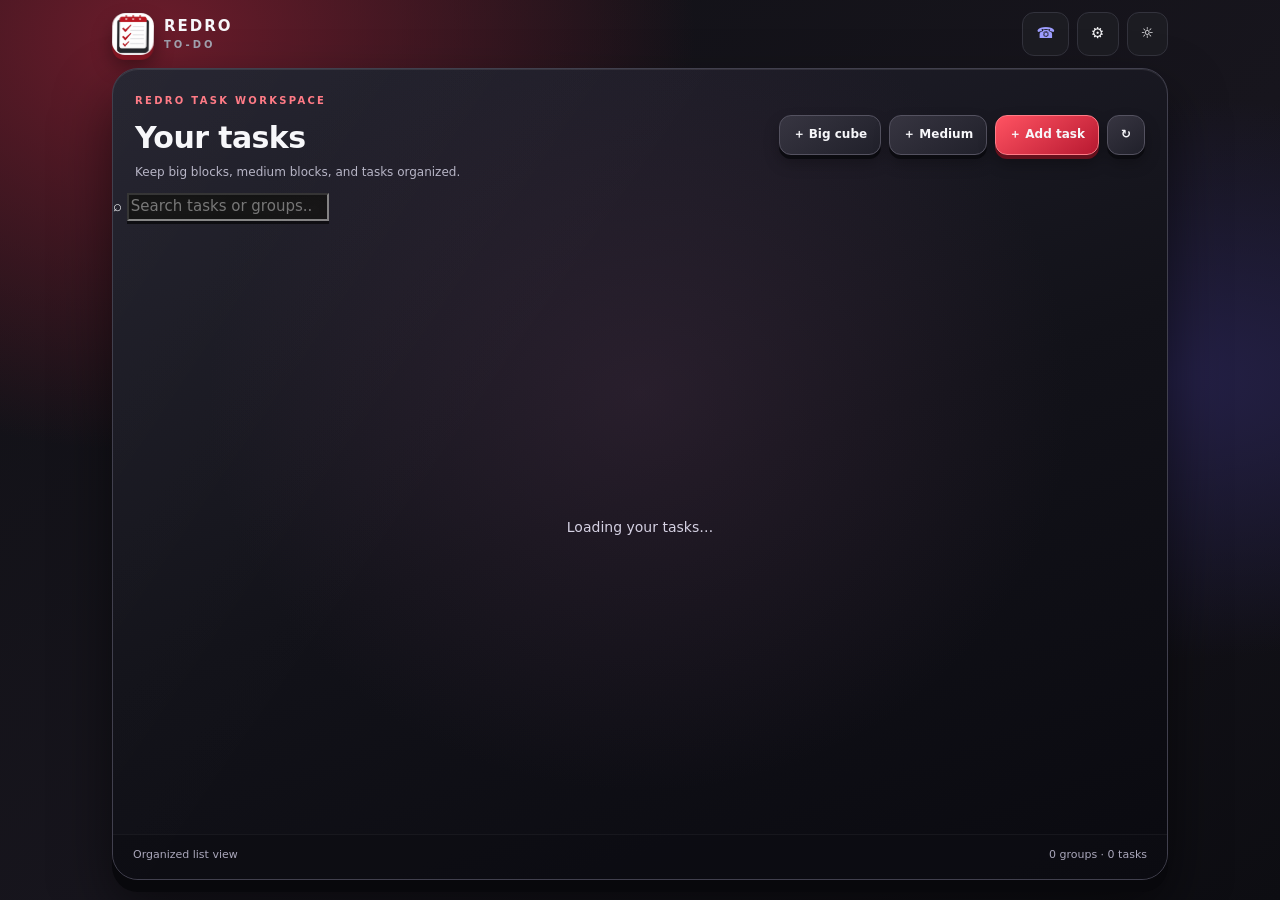
==== commit fb1d957f: "Fix vertical text wrapping in mobile task workspace" ====
--- a/index.html
+++ b/index.html
@@ -692,5 +692,26 @@
 $('worldAddTask').onclick=()=>openModal(null,expandedCategoryId||null,expandedMediumId||null);
 $('worldReset').style.display='none';
 renderWorkspace();
-function renderStats(){const done=tasks.filter(t=>t.done).length,remain=tasks.length-done,late=tasks.filter(t=>!t.done&&t.date<today()).length,p=tasks.length?Math.round(done/tasks.length*100):0;$('remaining').textContent=remain;$('completed').textContent=done;$('overdue').textContent=late;$('percent').textContent=p+'%';$('ring').style.setProperty('--p',p*3.6+'deg')}function renderDays(){const base=new Date(selected+'T12:00:00');let start=new Date(base);start.setDate(base.getDate()-3);$('days').innerHTML='';for(let i=0;i<7;i++){const d=new Date(start);d.setDate(start.getDate()+i);const key=d.getFullYear()+'-'+String(d.getMonth()+1).padStart(2,'0')+'-'+String(d.getDate()).padStart(2,'0'),b=document.createElement('button');b.className='day'+(key===selected?' active':'');b.innerHTML=d.toLocaleDateString(undefined,{weekday:'short'})+'<b>'+d.getDate()+'</b>';b.onclick=()=>{selected=key;view='day';render()};$('days').append(b)}}function renderBlocks(){const board=$('categoryBoard'),detail=$('categoryDetail'),loose=$('looseBlocks'),looseTasks=tasks.filter(t=>!t.categoryId);board.innerHTML='';loose.innerHTML='';$('looseCount').textContent=looseTasks.length+' '+tr('tasks');const small=t=>{const b=document.createElement('article');b.className='smallblock'+(t.done?' doneblock':'');b.draggable=true;const content=document.createElement('div');content.className='smallcontent';const title=document.createElement('div');title.className='smalltitle';title.textContent=t.title;const meta=document.createElement('div');meta.className='smallmeta';meta.textContent=(t.date?fmt(t.date)+' · ':'')+tr(({low:'Low',medium:'Medium',high:'High'})[t.priority]||'Medium');content.append(title,meta);if(t.notes){const notes=document.createElement("div");notes.className="smallnotes";notes.textContent=t.notes;content.append(notes)}const state=document.createElement("div");state.className="smallstate";state.textContent=t.done?"✓ "+tr("Completed"):"○ "+tr("To do");content.append(state);content.onclick=()=>openModal(t);content.title=tr('Tap to edit');const tools=document.createElement('div');tools.className='smalltools';const done=document.createElement('button');done.type='button';done.className='smalltoggle'+(t.done?' isdone':'');done.textContent=t.done?'✓':'○';done.title=tr(t.done?'Mark active':'Mark complete');done.setAttribute('aria-label',done.title);done.onclick=e=>{e.stopPropagation();t.done=!t.done;persist();notify(tr(t.done?'Task completed':'Task marked active'))};const copy=document.createElement('button');copy.type='button';copy.className='smallcopy';copy.textContent='⧉ '+tr('Copy');copy.title=tr('Copy task');copy.setAttribute('aria-label',tr('Copy task'));copy.onclick=e=>{e.stopPropagation();copyTask(t)};const move=document.createElement('select');move.className='smallmove';move.setAttribute('aria-label',tr('Move task'));move.title=tr('Move task');const looseOption=document.createElement('option');looseOption.value='';looseOption.textContent=tr('No folder');move.append(looseOption);categories.forEach(cat=>{const op=document.createElement('option');op.value=cat.id;op.textContent=cat.emoji+' '+cat.name;move.append(op)});move.value=t.categoryId||'';move.onpointerdown=e=>e.stopPropagation();move.onclick=e=>e.stopPropagation();move.onchange=e=>{const value=move.value;if(value)t.categoryId=value;else delete t.categoryId;activeCategory=value||null;persist();notify(tr(value?'Task moved to folder':'Task moved to loose tasks'))};tools.append(done,copy,move);b.append(content,tools);b.ondragstart=e=>{draggedTaskId=t.id;b.classList.add('dragging');e.dataTransfer?.setData('text/plain',t.id)};b.ondragend=()=>{draggedTaskId=null;b.classList.remove('dragging')};return b};categories.forEach((cat,catIndex)=>{const b=document.createElement('button');b.className='bigblock';b.draggable=true;b.style.setProperty('--blockcolor',cat.color);b.ondragstart=e=>{draggedCategoryId=cat.id;b.classList.add('category-dragging');e.dataTransfer?.setData('application/x-redro-category',cat.id);if(e.dataTransfer)e.dataTransfer.effectAllowed='move'};b.ondragend=()=>{draggedCategoryId=null;b.classList.remove('category-dragging')};const name=document.createElement('strong');name.textContent=cat.emoji+' '+cat.name;const ct=tasks.filter(t=>t.categoryId===cat.id);const count=document.createElement('span');count.className='blockcount';count.textContent=ct.filter(t=>!t.done).length+' '+tr('To do')+' · '+ct.filter(t=>t.done).length+' '+tr('Completed');b.append(name,count);b.onclick=()=>{activeCategory=cat.id;renderBlocks()};b.ondragover=e=>{e.preventDefault();b.classList.add('dragover')};b.ondragleave=()=>b.classList.remove('dragover');b.ondrop=e=>{e.preventDefault();b.classList.remove('dragover');const movingCategory=draggedCategoryId||e.dataTransfer?.getData('application/x-redro-category');if(movingCategory){if(movingCategory!==cat.id){const from=categories.findIndex(x=>x.id===movingCategory),to=categories.findIndex(x=>x.id===cat.id);if(from>=0&&to>=0){const item=categories.splice(from,1)[0];categories.splice(to,0,item);saveCategories();renderBlocks();notify(tr('Block order updated'))}}draggedCategoryId=null;return}const raw=e.dataTransfer?.getData('text/plain');const id=draggedTaskId||(raw&&!raw.startsWith('category:')?raw:null);const t=tasks.find(x=>x.id===id);if(t){t.categoryId=cat.id;persist();notify(tr('Moved to ')+cat.name)}draggedTaskId=null};board.append(b)});looseTasks.forEach(t=>loose.append(small(t)));const dz=$('looseDrop');dz.ondragover=e=>{e.preventDefault();dz.classList.add('dragover')};dz.ondragleave=()=>dz.classList.remove('dragover');dz.ondrop=e=>{e.preventDefault();dz.classList.remove('dragover');const t=tasks.find(x=>x.id===(draggedTaskId||e.dataTransfer?.getData('text/plain')));if(t){delete t.categoryId;persist();notify(tr('Moved out of category'))}draggedTaskId=null};if(activeCategory&&categories.some(x=>x.id===activeCategory)){const cat=categories.find(x=>x.id===activeCategory);const catIndex=categories.findIndex(x=>x.id===cat.id);detail.classList.remove('hidden');$('loosePanel').classList.add('hidden');board.classList.add('hidden');detail.innerHTML='';const head=document.createElement('div');head.className='boardpanelhead';const back=document.createElement('button');back.className='subbtn';back.textContent=tr('← Back');back.onclick=()=>{activeCategory=null;renderBlocks()};const h=document.createElement('h3');h.textContent=cat.emoji+' '+cat.name;const rename=document.createElement('button');rename.textContent='✎';rename.title=tr('Rename');rename.onclick=()=>{const n=prompt(tr('Group name'),cat.name);if(n&&n.trim()){cat.name=n.trim();saveCategories();renderBlocks()}};const del=document.createElement('button');del.textContent='×';del.title=tr('Delete');del.onclick=()=>{if(confirm(tr('Delete this group? Its tasks will become unsorted.'))){tasks.forEach(t=>{if(t.categoryId===cat.id)delete t.categoryId});categories=categories.filter(x=>x.id!==cat.id);saveCategories();activeCategory=null;persist()}};const actions=document.createElement('div');actions.className='blockactions';const up=document.createElement('button');up.textContent='↑';up.title=tr('Move group up');up.disabled=catIndex===0;up.onclick=()=>{if(catIndex>0){[categories[catIndex-1],categories[catIndex]]=[categories[catIndex],categories[catIndex-1]];saveCategories();renderBlocks()}};const down=document.createElement('button');down.textContent='↓';down.title=tr('Move group down');down.disabled=catIndex===categories.length-1;down.onclick=()=>{if(catIndex<categories.length-1){[categories[catIndex+1],categories[catIndex]]=[categories[catIndex],categories[catIndex+1]];saveCategories();renderBlocks()}};actions.append(up,down,rename,del);head.append(back,h,actions);detail.append(head);const flowhint=document.createElement('p');flowhint.className='boardhint';flowhint.textContent=tr('Drag big blocks to reorder them. All tasks in this block stay together.');detail.append(flowhint);const addInside=document.createElement('button');addInside.className='subbtn';addInside.type='button';addInside.textContent=tr('＋ Add task in this block');addInside.onclick=()=>openModal(null,cat.id);detail.append(addInside);const drop=document.createElement('div');drop.className='dropzone';drop.style.marginTop='12px';drop.innerHTML='<strong>'+tr('Drop tasks here')+'</strong><span>'+tr('Drag loose task blocks into this category')+'</span>';drop.ondragover=e=>{e.preventDefault();drop.classList.add('dragover')};drop.ondragleave=()=>drop.classList.remove('dragover');drop.ondrop=e=>{e.preventDefault();const t=tasks.find(x=>x.id===(draggedTaskId||e.dataTransfer?.getData('text/plain')));if(t){const wasDone=!!t.done;t.categoryId=cat.id;t.done=wasDone;persist()}draggedTaskId=null};detail.append(drop);const ct=tasks.filter(t=>t.categoryId===cat.id);const active=ct.filter(t=>!t.done),completed=ct.filter(t=>t.done);const activeTitle=document.createElement('h4');activeTitle.className='taskgroupheading';activeTitle.textContent=tr('Active tasks')+' · '+active.length;detail.append(activeTitle);const grid=document.createElement('div');grid.className='blocksmallgrid';active.forEach(t=>grid.append(small(t)));if(!active.length){const empty=document.createElement('div');empty.className='emptyblocks';empty.textContent=tr('No unfinished tasks. Add a new task or check completed tasks below.');grid.append(empty)}detail.append(grid);const completedTitle=document.createElement('h4');completedTitle.className='taskgroupheading';completedTitle.textContent=tr('Completed tasks')+' · '+completed.length;detail.append(completedTitle);const completedGrid=document.createElement('div');completedGrid.className='blocksmallgrid completedgrid';completed.forEach(t=>completedGrid.append(small(t)));if(!completed.length){const emptyDone=document.createElement('div');emptyDone.className='emptyblocks completedempty';emptyDone.textContent=tr('Completed tasks will appear here.');completedGrid.append(emptyDone)}detail.append(completedGrid)}else{detail.classList.add('hidden');board.classList.remove('hidden');$('loosePanel').classList.remove('hidden')}}function render(){renderStats();renderDays();$('listTitle').textContent=tr(view==='all'?'All tasks':view==='upcoming'?'Upcoming tasks':view==='completed'?'Completed tasks':selected===today()?"Today's tasks":fmt(selected)+' tasks');const q=$('search').value.trim().toLowerCase();let arr=tasks.filter(t=>(view==='all'||(view==='upcoming'?t.date>=today()&&!t.done:view==='completed'?t.done:t.date===selected))&&(!q||(t.title+' '+t.notes).toLowerCase().includes(q))&&(filter==='all'||filter==='active'&&!t.done||filter==='completed'&&t.done||filter==='high'&&t.priority==='high'));arr.sort((a,b)=>Number(a.done)-Number(b.done)||a.date.localeCompare(b.date)||({high:0,medium:1,low:2}[a.priority]-{high:0,medium:1,low:2}[b.priority]));$('list').innerHTML='';arr.forEach(t=>{const el=document.createElement('article');el.className='task'+(t.done?' done':'');const check=document.createElement('input');check.type='checkbox';check.checked=t.done;check.setAttribute('aria-label',tr('Mark ')+t.title+tr(' complete'));check.onchange=()=>{t.done=check.checked;persist()};const main=document.createElement('div');main.className='taskmain';const title=document.createElement('div');title.className='tasktitle';title.textContent=t.title;main.append(title);if(t.notes){const note=document.createElement('div');note.className='notes';note.textContent=t.notes;main.append(note)}const meta=document.createElement('div');meta.className='meta';const added=document.createElement('span');added.className='tag';added.textContent=tr('Added · ')+(t.createdAt?new Date(t.createdAt).toLocaleDateString(localStorage.getItem('redro-language')==='ar'?'ar':'en',{month:'short',day:'numeric',year:'numeric'}):tr('date unavailable'));meta.append(added);const dt=document.createElement('span');dt.className='tag'+(!t.done&&t.date<today()?' overdue':'');dt.textContent=tr(t.date<today()&&!t.done?'Overdue · ':'Due · ')+fmt(t.date);meta.append(dt);const pr=document.createElement('span');pr.className='tag '+t.priority;pr.textContent=tr(t.priority[0].toUpperCase()+t.priority.slice(1)+' priority');meta.append(pr);const created=document.createElement('span');created.className='tag';created.textContent=t.createdAt?tr('Created · ')+new Date(t.createdAt).toLocaleDateString(localStorage.getItem('redro-language')==='ar'?'ar':'en',{month:'short',day:'numeric',year:'numeric'}):tr('Created date unavailable');meta.append(created);main.append(meta);const actions=document.createElement('div');actions.className='taskactions';const copy=document.createElement('button');copy.textContent='⧉';copy.title=tr('Copy task');copy.setAttribute('aria-label',tr('Copy task'));copy.onclick=()=>copyTask(t);actions.append(copy);const edit=document.createElement('button');edit.textContent='✎';edit.title=tr('Edit task');edit.onclick=()=>openModal(t);actions.append(edit);el.append(check,main,actions);$('list').append(el)});$('empty').classList.toggle('hidden',arr.length>0);renderBlocks();applyLanguage();schedule3DWorld();$('filters').querySelectorAll('button').forEach(b=>b.classList.toggle('active',b.dataset.filter===filter));}async function openModal(t,categoryId=null,mediumId=null){editing=t?t.id:null;newTaskCategoryId=t?null:categoryId;newTaskMediumId=t?null:mediumId;$('modalTitle').textContent=tr(t?'Edit task':'Add a task');$('title').value=[t?.title||'',t?.notes||''].filter(Boolean).join('\n');$('notes').value='';$('date').value=t?.date||selected;$('priority').value=t?.priority||'medium';$('delete').classList.toggle('hidden',!t);$('modalbg').classList.remove('hidden');$('taskPhone').disabled=true;await populateTaskPhones(t);$('taskPhone').disabled=false;setTimeout(()=>$('title').focus(),50)}function closeModal(){$('modalbg').classList.add('hidden');editing=null;newTaskCategoryId=null;newTaskMediumId=null} $('form').onsubmit=async e=>{e.preventDefault();const wasEditing=!!editing;const previous=editing?tasks.find(t=>t.id===editing):null;const item={id:editing||uid(),categoryId:wasEditing?(previous?.categoryId||null):(newTaskCategoryId||null),mediumId:wasEditing?(previous?.mediumId||null):(newTaskMediumId||null),title:$('title').value.trim(),notes:$('notes').value.trim(),date:$('date').value,priority:$('priority').value,createdAt:previous?.createdAt||new Date().toISOString(),done:previous?!!previous.done:false,contactRef:previous?.contactRef||null,contactName:previous?.contactName||null,contactPhone:previous?.contactPhone||null,contactPhoneId:previous?.contactPhoneId||null,source:previous?.source||null};const selectedPhone=$('taskPhone').value;if(selectedPhone==='existing'){}else if(selectedPhone!==''&&phoneDirectoryOptions[Number(selectedPhone)]){const entry=phoneDirectoryOptions[Number(selectedPhone)];item.contactRef=entry.contactId;item.contactName=entry.contactName;item.contactPhone=entry.number;item.contactPhoneId=entry.phoneId;item.source='redro-phone-numbers';}else{item.contactRef=null;item.contactName=null;item.contactPhone=null;item.contactPhoneId=null;item.source=null;}if(!item.title){notify(tr('Write a task first'));return;}if(editing)tasks=tasks.map(t=>t.id===editing?item:t);else tasks.push(item);selected=item.date;view='all';filter='all';$('search').value='';closeModal();await persist();rebuildPhysics();notify(tr(wasEditing?'Task updated':'Task added'))};$('delete').onclick=async()=>{if(editing){tasks=tasks.filter(t=>t.id!==editing);closeModal();await persist();rebuildPhysics();notify(tr('Task deleted'))}};$('settings').onclick=()=>{$('settingsBg').classList.remove('hidden');$('language').value=localStorage.getItem('redro-language')||'en'};$('closeSettings').onclick=$('closeSettingsDone').onclick=()=>{$('settingsBg').classList.add('hidden')};$('settingsBg').onclick=e=>{if(e.target===$('settingsBg'))$('settingsBg').classList.add('hidden')};$('language').onchange=()=>{localStorage.setItem('redro-language',$('language').value);applyLanguage();render()};$('close').onclick=closeModal;$('modalbg').onclick=e=>{if(e.target===$('modalbg'))closeModal()};$('add').onclick=$('emptyAdd').onclick=$('addBlockTask').onclick=()=>openModal();$('navAdd').onclick=()=>{workspaceDoneOnly=false;syncMobileNavigation();renderWorkspace();openModal()};$('addCategory').onclick=()=>{const name=prompt(tr('Name your group (for example, School):'));if(name&&name.trim()){categories.push({id:'cat-'+Date.now().toString(36),name:name.trim(),emoji:'🗂️',color:['#5b8def','#45c98a','#e12b3a','#b084f5','#f3b64b'][categories.length%5]});saveCategories();activeCategory=null;renderWorkspace()}};$('todayBtn').onclick=$('navToday').onclick=()=>{selected=today();view='day';workspaceDoneOnly=false;expandedCategoryId=null;expandedMediumId=null;clearWorkspaceSearch();renderWorkspace();window.scrollTo({top:0,behavior:'smooth'})};$('navCompleted').onclick=()=>{workspaceDoneOnly=true;expandedCategoryId=null;expandedMediumId=null;clearWorkspaceSearch();renderWorkspace();window.scrollTo({top:0,behavior:'smooth'})};$('search').oninput=render;$('filters').onclick=e=>{const b=e.target.closest('[data-filter]');if(b){filter=b.dataset.filter;render()}};$('theme').onclick=()=>{document.body.classList.toggle('light');localStorage.setItem('redro-theme',document.body.classList.contains('light')?'light':'dark')};if(localStorage.getItem('redro-theme')==='light')document.body.classList.add('light');applyLanguage();$('backup').onclick=()=>{const blob=new Blob([JSON.stringify({version:1,tasks},null,2)],{type:'application/json'}),a=document.createElement('a');a.href=URL.createObjectURL(blob);a.download='redro-todo-backup-'+today()+'.json';a.click();setTimeout(()=>URL.revokeObjectURL(a.href),1000);notify(tr('Backup downloaded'))};$('saved').title='Tap to restore a backup';$('saved').style.cursor='pointer';$('saved').onclick=()=>$('importFile').click();$('importFile').onchange=async e=>{const f=e.target.files[0];if(!f)return;try{if(f.size>5*1024*1024)throw Error();const data=JSON.parse(await f.text()),incoming=Array.isArray(data)?data:data.tasks;if(!Array.isArray(incoming)||incoming.length>10000)throw Error();const valid=incoming.filter(t=>t&&typeof t==='object'&&!Array.isArray(t)&&typeof t.id==='string'&&t.id.length>0&&t.id.length<=200&&typeof t.title==='string'&&t.title.trim().length>0&&t.title.length<=500&&typeof t.date==='string'&&/^\d{4}-\d{2}-\d{2}$/.test(t.date)&&!Number.isNaN(Date.parse(t.date+'T00:00:00Z'))&&(!t.notes||typeof t.notes==='string')&&(!t.priority||['high','medium','low'].includes(t.priority)));const normalized=valid.map(t=>({id:t.id,title:t.title.trim(),notes:typeof t.notes==='string'?t.notes.slice(0,5000):'',date:t.date,priority:['high','medium','low'].includes(t.priority)?t.priority:'medium',done:t.done===true,createdAt:typeof t.createdAt==='string'&&t.createdAt.length<=50?t.createdAt:new Date().toISOString(),order:Number.isFinite(t.order)?t.order:undefined,categoryId:typeof t.categoryId==='string'?t.categoryId:null,mediumId:typeof t.mediumId==='string'?t.mediumId:null}));if(!normalized.length)throw Error();const question=localStorage.getItem('redro-language')==='ar'?`هل تريد استبدال مهامك الحالية بـ ${normalized.length} مهمة صالحة مستوردة؟`:`Replace your current tasks with ${normalized.length} valid imported tasks?`;if(confirm(question)){tasks=normalized;await persist();notify(tr('Backup restored'))}}catch{notify(tr('That backup file is not valid'))}e.target.value=''};window.addEventListener('keydown',e=>{if(e.key==='Escape')closeModal();if((e.ctrlKey||e.metaKey)&&e.key.toLowerCase()==='n'){e.preventDefault();openModal()}});if('serviceWorker'in navigator&&location.protocol!=='file:')window.addEventListener('load',async()=>{try{const reg=await navigator.serviceWorker.register('./service-worker.js',{updateViaCache:'none'});reg.update().catch(()=>{});let refreshing=false;navigator.serviceWorker.addEventListener('controllerchange',()=>{if(!refreshing){refreshing=true;location.reload()} });}catch(e){}});load();})();
+function renderStats(){const done=tasks.filter(t=>t.done).length,remain=tasks.length-done,late=tasks.filter(t=>!t.done&&t.date<today()).length,p=tasks.length?Math.round(done/tasks.length*100):0;$('remaining').textContent=remain;$('completed').textContent=done;$('overdue').textContent=late;$('percent').textContent=p+'%';$('ring').style.setProperty('--p',p*3.6+'deg')}function renderDays(){const base=new Date(selected+'T12:00:00');let start=new Date(base);start.setDate(base.getDate()-3);$('days').innerHTML='';for(let i=0;i<7;i++){const d=new Date(start);d.setDate(start.getDate()+i);const key=d.getFullYear()+'-'+String(d.getMonth()+1).padStart(2,'0')+'-'+String(d.getDate()).padStart(2,'0'),b=document.createElement('button');b.className='day'+(key===selected?' active':'');b.innerHTML=d.toLocaleDateString(undefined,{weekday:'short'})+'<b>'+d.getDate()+'</b>';b.onclick=()=>{selected=key;view='day';render()};$('days').append(b)}}function renderBlocks(){const board=$('categoryBoard'),detail=$('categoryDetail'),loose=$('looseBlocks'),looseTasks=tasks.filter(t=>!t.categoryId);board.innerHTML='';loose.innerHTML='';$('looseCount').textContent=looseTasks.length+' '+tr('tasks');const small=t=>{const b=document.createElement('article');b.className='smallblock'+(t.done?' doneblock':'');b.draggable=true;const content=document.createElement('div');content.className='smallcontent';const title=document.createElement('div');title.className='smalltitle';title.textContent=t.title;const meta=document.createElement('div');meta.className='smallmeta';meta.textContent=(t.date?fmt(t.date)+' · ':'')+tr(({low:'Low',medium:'Medium',high:'High'})[t.priority]||'Medium');content.append(title,meta);if(t.notes){const notes=document.createElement("div");notes.className="smallnotes";notes.textContent=t.notes;content.append(notes)}const state=document.createElement("div");state.className="smallstate";state.textContent=t.done?"✓ "+tr("Completed"):"○ "+tr("To do");content.append(state);content.onclick=()=>openModal(t);content.title=tr('Tap to edit');const tools=document.createElement('div');tools.className='smalltools';const done=document.createElement('button');done.type='button';done.className='smalltoggle'+(t.done?' isdone':'');done.textContent=t.done?'✓':'○';done.title=tr(t.done?'Mark active':'Mark complete');done.setAttribute('aria-label',done.title);done.onclick=e=>{e.stopPropagation();t.done=!t.done;persist();notify(tr(t.done?'Task completed':'Task marked active'))};const copy=document.createElement('button');copy.type='button';copy.className='smallcopy';copy.textContent='⧉ '+tr('Copy');copy.title=tr('Copy task');copy.setAttribute('aria-label',tr('Copy task'));copy.onclick=e=>{e.stopPropagation();copyTask(t)};const move=document.createElement('select');move.className='smallmove';move.setAttribute('aria-label',tr('Move task'));move.title=tr('Move task');const looseOption=document.createElement('option');looseOption.value='';looseOption.textContent=tr('No folder');move.append(looseOption);categories.forEach(cat=>{const op=document.createElement('option');op.value=cat.id;op.textContent=cat.emoji+' '+cat.name;move.append(op)});move.value=t.categoryId||'';move.onpointerdown=e=>e.stopPropagation();move.onclick=e=>e.stopPropagation();move.onchange=e=>{const value=move.value;if(value)t.categoryId=value;else delete t.categoryId;activeCategory=value||null;persist();notify(tr(value?'Task moved to folder':'Task moved to loose tasks'))};tools.append(done,copy,move);b.append(content,tools);b.ondragstart=e=>{draggedTaskId=t.id;b.classList.add('dragging');e.dataTransfer?.setData('text/plain',t.id)};b.ondragend=()=>{draggedTaskId=null;b.classList.remove('dragging')};return b};categories.forEach((cat,catIndex)=>{const b=document.createElement('button');b.className='bigblock';b.draggable=true;b.style.setProperty('--blockcolor',cat.color);b.ondragstart=e=>{draggedCategoryId=cat.id;b.classList.add('category-dragging');e.dataTransfer?.setData('application/x-redro-category',cat.id);if(e.dataTransfer)e.dataTransfer.effectAllowed='move'};b.ondragend=()=>{draggedCategoryId=null;b.classList.remove('category-dragging')};const name=document.createElement('strong');name.textContent=cat.emoji+' '+cat.name;const ct=tasks.filter(t=>t.categoryId===cat.id);const count=document.createElement('span');count.className='blockcount';count.textContent=ct.filter(t=>!t.done).length+' '+tr('To do')+' · '+ct.filter(t=>t.done).length+' '+tr('Completed');b.append(name,count);b.onclick=()=>{activeCategory=cat.id;renderBlocks()};b.ondragover=e=>{e.preventDefault();b.classList.add('dragover')};b.ondragleave=()=>b.classList.remove('dragover');b.ondrop=e=>{e.preventDefault();b.classList.remove('dragover');const movingCategory=draggedCategoryId||e.dataTransfer?.getData('application/x-redro-category');if(movingCategory){if(movingCategory!==cat.id){const from=categories.findIndex(x=>x.id===movingCategory),to=categories.findIndex(x=>x.id===cat.id);if(from>=0&&to>=0){const item=categories.splice(from,1)[0];categories.splice(to,0,item);saveCategories();renderBlocks();notify(tr('Block order updated'))}}draggedCategoryId=null;return}const raw=e.dataTransfer?.getData('text/plain');const id=draggedTaskId||(raw&&!raw.startsWith('category:')?raw:null);const t=tasks.find(x=>x.id===id);if(t){t.categoryId=cat.id;persist();notify(tr('Moved to ')+cat.name)}draggedTaskId=null};board.append(b)});looseTasks.forEach(t=>loose.append(small(t)));const dz=$('looseDrop');dz.ondragover=e=>{e.preventDefault();dz.classList.add('dragover')};dz.ondragleave=()=>dz.classList.remove('dragover');dz.ondrop=e=>{e.preventDefault();dz.classList.remove('dragover');const t=tasks.find(x=>x.id===(draggedTaskId||e.dataTransfer?.getData('text/plain')));if(t){delete t.categoryId;persist();notify(tr('Moved out of category'))}draggedTaskId=null};if(activeCategory&&categories.some(x=>x.id===activeCategory)){const cat=categories.find(x=>x.id===activeCategory);const catIndex=categories.findIndex(x=>x.id===cat.id);detail.classList.remove('hidden');$('loosePanel').classList.add('hidden');board.classList.add('hidden');detail.innerHTML='';const head=document.createElement('div');head.className='boardpanelhead';const back=document.createElement('button');back.className='subbtn';back.textContent=tr('← Back');back.onclick=()=>{activeCategory=null;renderBlocks()};const h=document.createElement('h3');h.textContent=cat.emoji+' '+cat.name;const rename=document.createElement('button');rename.textContent='✎';rename.title=tr('Rename');rename.onclick=()=>{const n=prompt(tr('Group name'),cat.name);if(n&&n.trim()){cat.name=n.trim();saveCategories();renderBlocks()}};const del=document.createElement('button');del.textContent='×';del.title=tr('Delete');del.onclick=()=>{if(confirm(tr('Delete this group? Its tasks will become unsorted.'))){tasks.forEach(t=>{if(t.categoryId===cat.id)delete t.categoryId});categories=categories.filter(x=>x.id!==cat.id);saveCategories();activeCategory=null;persist()}};const actions=document.createElement('div');actions.className='blockactions';const up=document.createElement('button');up.textContent='↑';up.title=tr('Move group up');up.disabled=catIndex===0;up.onclick=()=>{if(catIndex>0){[categories[catIndex-1],categories[catIndex]]=[categories[catIndex],categories[catIndex-1]];saveCategories();renderBlocks()}};const down=document.createElement('button');down.textContent='↓';down.title=tr('Move group down');down.disabled=catIndex===categories.length-1;down.onclick=()=>{if(catIndex<categories.length-1){[categories[catIndex+1],categories[catIndex]]=[categories[catIndex],categories[catIndex+1]];saveCategories();renderBlocks()}};actions.append(up,down,rename,del);head.append(back,h,actions);detail.append(head);const flowhint=document.createElement('p');flowhint.className='boardhint';flowhint.textContent=tr('Drag big blocks to reorder them. All tasks in this block stay together.');detail.append(flowhint);const addInside=document.createElement('button');addInside.className='subbtn';addInside.type='button';addInside.textContent=tr('＋ Add task in this block');addInside.onclick=()=>openModal(null,cat.id);detail.append(addInside);const drop=document.createElement('div');drop.className='dropzone';drop.style.marginTop='12px';drop.innerHTML='<strong>'+tr('Drop tasks here')+'</strong><span>'+tr('Drag loose task blocks into this category')+'</span>';drop.ondragover=e=>{e.preventDefault();drop.classList.add('dragover')};drop.ondragleave=()=>drop.classList.remove('dragover');drop.ondrop=e=>{e.preventDefault();const t=tasks.find(x=>x.id===(draggedTaskId||e.dataTransfer?.getData('text/plain')));if(t){const wasDone=!!t.done;t.categoryId=cat.id;t.done=wasDone;persist()}draggedTaskId=null};detail.append(drop);const ct=tasks.filter(t=>t.categoryId===cat.id);const active=ct.filter(t=>!t.done),completed=ct.filter(t=>t.done);const activeTitle=document.createElement('h4');activeTitle.className='taskgroupheading';activeTitle.textContent=tr('Active tasks')+' · '+active.length;detail.append(activeTitle);const grid=document.createElement('div');grid.className='blocksmallgrid';active.forEach(t=>grid.append(small(t)));if(!active.length){const empty=document.createElement('div');empty.className='emptyblocks';empty.textContent=tr('No unfinished tasks. Add a new task or check completed tasks below.');grid.append(empty)}detail.append(grid);const completedTitle=document.createElement('h4');completedTitle.className='taskgroupheading';completedTitle.textContent=tr('Completed tasks')+' · '+completed.length;detail.append(completedTitle);const completedGrid=document.createElement('div');completedGrid.className='blocksmallgrid completedgrid';completed.forEach(t=>completedGrid.append(small(t)));if(!completed.length){const emptyDone=document.createElement('div');emptyDone.className='emptyblocks completedempty';emptyDone.textContent=tr('Completed tasks will appear here.');completedGrid.append(emptyDone)}detail.append(completedGrid)}else{detail.classList.add('hidden');board.classList.remove('hidden');$('loosePanel').classList.remove('hidden')}}function render(){renderStats();renderDays();$('listTitle').textContent=tr(view==='all'?'All tasks':view==='upcoming'?'Upcoming tasks':view==='completed'?'Completed tasks':selected===today()?"Today's tasks":fmt(selected)+' tasks');const q=$('search').value.trim().toLowerCase();let arr=tasks.filter(t=>(view==='all'||(view==='upcoming'?t.date>=today()&&!t.done:view==='completed'?t.done:t.date===selected))&&(!q||(t.title+' '+t.notes).toLowerCase().includes(q))&&(filter==='all'||filter==='active'&&!t.done||filter==='completed'&&t.done||filter==='high'&&t.priority==='high'));arr.sort((a,b)=>Number(a.done)-Number(b.done)||a.date.localeCompare(b.date)||({high:0,medium:1,low:2}[a.priority]-{high:0,medium:1,low:2}[b.priority]));$('list').innerHTML='';arr.forEach(t=>{const el=document.createElement('article');el.className='task'+(t.done?' done':'');const check=document.createElement('input');check.type='checkbox';check.checked=t.done;check.setAttribute('aria-label',tr('Mark ')+t.title+tr(' complete'));check.onchange=()=>{t.done=check.checked;persist()};const main=document.createElement('div');main.className='taskmain';const title=document.createElement('div');title.className='tasktitle';title.textContent=t.title;main.append(title);if(t.notes){const note=document.createElement('div');note.className='notes';note.textContent=t.notes;main.append(note)}const meta=document.createElement('div');meta.className='meta';const added=document.createElement('span');added.className='tag';added.textContent=tr('Added · ')+(t.createdAt?new Date(t.createdAt).toLocaleDateString(localStorage.getItem('redro-language')==='ar'?'ar':'en',{month:'short',day:'numeric',year:'numeric'}):tr('date unavailable'));meta.append(added);const dt=document.createElement('span');dt.className='tag'+(!t.done&&t.date<today()?' overdue':'');dt.textContent=tr(t.date<today()&&!t.done?'Overdue · ':'Due · ')+fmt(t.date);meta.append(dt);const pr=document.createElement('span');pr.className='tag '+t.priority;pr.textContent=tr(t.priority[0].toUpperCase()+t.priority.slice(1)+' priority');meta.append(pr);const created=document.createElement('span');created.className='tag';created.textContent=t.createdAt?tr('Created · ')+new Date(t.createdAt).toLocaleDateString(localStorage.getItem('redro-language')==='ar'?'ar':'en',{month:'short',day:'numeric',year:'numeric'}):tr('Created date unavailable');meta.append(created);main.append(meta);const actions=document.createElement('div');actions.className='taskactions';const copy=document.createElement('button');copy.textContent='⧉';copy.title=tr('Copy task');copy.setAttribute('aria-label',tr('Copy task'));copy.onclick=()=>copyTask(t);actions.append(copy);const edit=document.createElement('button');edit.textContent='✎';edit.title=tr('Edit task');edit.onclick=()=>openModal(t);actions.append(edit);el.append(check,main,actions);$('list').append(el)});$('empty').classList.toggle('hidden',arr.length>0);renderBlocks();applyLanguage();schedule3DWorld();$('filters').querySelectorAll('button').forEach(b=>b.classList.toggle('active',b.dataset.filter===filter));}async function openModal(t,categoryId=null,mediumId=null){editing=t?t.id:null;newTaskCategoryId=t?null:categoryId;newTaskMediumId=t?null:mediumId;$('modalTitle').textContent=tr(t?'Edit task':'Add a task');$('title').value=t?.title||'';$('notes').value=t?.notes||'';$('date').value=t?.date||selected;$('priority').value=t?.priority||'medium';$('delete').classList.toggle('hidden',!t);$('modalbg').classList.remove('hidden');$('taskPhone').disabled=true;await populateTaskPhones(t);$('taskPhone').disabled=false;setTimeout(()=>$('title').focus(),50)}function closeModal(){$('modalbg').classList.add('hidden');editing=null;newTaskCategoryId=null;newTaskMediumId=null} $('form').onsubmit=async e=>{e.preventDefault();const wasEditing=!!editing;const previous=editing?tasks.find(t=>t.id===editing):null;const item={id:editing||uid(),categoryId:wasEditing?(previous?.categoryId||null):(newTaskCategoryId||null),mediumId:wasEditing?(previous?.mediumId||null):(newTaskMediumId||null),title:$('title').value.trim(),notes:$('notes').value.trim(),date:$('date').value,priority:$('priority').value,createdAt:previous?.createdAt||new Date().toISOString(),done:previous?!!previous.done:false,contactRef:previous?.contactRef||null,contactName:previous?.contactName||null,contactPhone:previous?.contactPhone||null,contactPhoneId:previous?.contactPhoneId||null,source:previous?.source||null};const selectedPhone=$('taskPhone').value;if(selectedPhone==='existing'){}else if(selectedPhone!==''&&phoneDirectoryOptions[Number(selectedPhone)]){const entry=phoneDirectoryOptions[Number(selectedPhone)];item.contactRef=entry.contactId;item.contactName=entry.contactName;item.contactPhone=entry.number;item.contactPhoneId=entry.phoneId;item.source='redro-phone-numbers';}else{item.contactRef=null;item.contactName=null;item.contactPhone=null;item.contactPhoneId=null;item.source=null;}if(!item.title){notify(tr('Write a task first'));return;}if(editing)tasks=tasks.map(t=>t.id===editing?item:t);else tasks.push(item);selected=item.date;view='all';filter='all';$('search').value='';closeModal();await persist();rebuildPhysics();notify(tr(wasEditing?'Task updated':'Task added'))};$('delete').onclick=async()=>{if(editing){tasks=tasks.filter(t=>t.id!==editing);closeModal();await persist();rebuildPhysics();notify(tr('Task deleted'))}};$('settings').onclick=()=>{$('settingsBg').classList.remove('hidden');$('language').value=localStorage.getItem('redro-language')||'en'};$('closeSettings').onclick=$('closeSettingsDone').onclick=()=>{$('settingsBg').classList.add('hidden')};$('settingsBg').onclick=e=>{if(e.target===$('settingsBg'))$('settingsBg').classList.add('hidden')};$('language').onchange=()=>{localStorage.setItem('redro-language',$('language').value);applyLanguage();render()};$('close').onclick=closeModal;$('modalbg').onclick=e=>{if(e.target===$('modalbg'))closeModal()};$('add').onclick=$('emptyAdd').onclick=$('addBlockTask').onclick=()=>openModal();$('navAdd').onclick=()=>{workspaceDoneOnly=false;syncMobileNavigation();renderWorkspace();openModal()};$('addCategory').onclick=()=>{const name=prompt(tr('Name your group (for example, School):'));if(name&&name.trim()){categories.push({id:'cat-'+Date.now().toString(36),name:name.trim(),emoji:'🗂️',color:['#5b8def','#45c98a','#e12b3a','#b084f5','#f3b64b'][categories.length%5]});saveCategories();activeCategory=null;renderWorkspace()}};$('todayBtn').onclick=$('navToday').onclick=()=>{selected=today();view='day';workspaceDoneOnly=false;expandedCategoryId=null;expandedMediumId=null;clearWorkspaceSearch();renderWorkspace();window.scrollTo({top:0,behavior:'smooth'})};$('navCompleted').onclick=()=>{workspaceDoneOnly=true;expandedCategoryId=null;expandedMediumId=null;clearWorkspaceSearch();renderWorkspace();window.scrollTo({top:0,behavior:'smooth'})};$('search').oninput=render;$('filters').onclick=e=>{const b=e.target.closest('[data-filter]');if(b){filter=b.dataset.filter;render()}};$('theme').onclick=()=>{document.body.classList.toggle('light');localStorage.setItem('redro-theme',document.body.classList.contains('light')?'light':'dark')};if(localStorage.getItem('redro-theme')==='light')document.body.classList.add('light');applyLanguage();$('backup').onclick=()=>{const blob=new Blob([JSON.stringify({version:1,tasks},null,2)],{type:'application/json'}),a=document.createElement('a');a.href=URL.createObjectURL(blob);a.download='redro-todo-backup-'+today()+'.json';a.click();setTimeout(()=>URL.revokeObjectURL(a.href),1000);notify(tr('Backup downloaded'))};$('saved').title='Tap to restore a backup';$('saved').style.cursor='pointer';$('saved').onclick=()=>$('importFile').click();$('importFile').onchange=async e=>{const f=e.target.files[0];if(!f)return;try{if(f.size>5*1024*1024)throw Error();const data=JSON.parse(await f.text()),incoming=Array.isArray(data)?data:data.tasks;if(!Array.isArray(incoming)||incoming.length>10000)throw Error();const valid=incoming.filter(t=>t&&typeof t==='object'&&!Array.isArray(t)&&typeof t.id==='string'&&t.id.length>0&&t.id.length<=200&&typeof t.title==='string'&&t.title.trim().length>0&&t.title.length<=500&&typeof t.date==='string'&&/^\d{4}-\d{2}-\d{2}$/.test(t.date)&&!Number.isNaN(Date.parse(t.date+'T00:00:00Z'))&&(!t.notes||typeof t.notes==='string')&&(!t.priority||['high','medium','low'].includes(t.priority)));const normalized=valid.map(t=>({id:t.id,title:t.title.trim(),notes:typeof t.notes==='string'?t.notes.slice(0,5000):'',date:t.date,priority:['high','medium','low'].includes(t.priority)?t.priority:'medium',done:t.done===true,createdAt:typeof t.createdAt==='string'&&t.createdAt.length<=50?t.createdAt:new Date().toISOString(),order:Number.isFinite(t.order)?t.order:undefined,categoryId:typeof t.categoryId==='string'?t.categoryId:null,mediumId:typeof t.mediumId==='string'?t.mediumId:null}));if(!normalized.length)throw Error();const question=localStorage.getItem('redro-language')==='ar'?`هل تريد استبدال مهامك الحالية بـ ${normalized.length} مهمة صالحة مستوردة؟`:`Replace your current tasks with ${normalized.length} valid imported tasks?`;if(confirm(question)){tasks=normalized;await persist();notify(tr('Backup restored'))}}catch{notify(tr('That backup file is not valid'))}e.target.value=''};window.addEventListener('keydown',e=>{if(e.key==='Escape')closeModal();if((e.ctrlKey||e.metaKey)&&e.key.toLowerCase()==='n'){e.preventDefault();openModal()}});if('serviceWorker'in navigator&&location.protocol!=='file:')window.addEventListener('load',async()=>{try{const reg=await navigator.serviceWorker.register('./service-worker.js',{updateViaCache:'none'});reg.update().catch(()=>{});let refreshing=false;navigator.serviceWorker.addEventListener('controllerchange',()=>{if(!refreshing){refreshing=true;location.reload()} });}catch(e){}});load();
+const readabilityFix=document.createElement('style');
+readabilityFix.textContent=`
+.workspace-folder{display:flex!important;flex-wrap:wrap!important;gap:10px!important;padding:12px!important;min-width:0!important}
+.workspace-folder>button:first-child{display:flex!important;flex:1 1 100%!important;width:100%!important;max-width:100%!important;min-width:0!important}
+.workspace-folder-icon{flex:0 0 42px!important}
+.workspace-folder-text{display:block!important;flex:1 1 0!important;width:auto!important;min-width:0!important}
+.workspace-folder-name,.workspace-folder-meta,.workspace-task-name,.workspace-task-meta{writing-mode:horizontal-tb!important;text-orientation:mixed!important;word-break:normal!important;overflow-wrap:break-word!important;hyphens:none!important;max-width:100%!important}
+.workspace-card-tools{position:static!important;inset:auto!important;transform:none!important;display:flex!important;flex:0 0 auto!important;align-self:auto!important;margin-inline-start:auto!important;max-width:100%!important}
+.workspace-task{display:grid!important;grid-template-columns:22px minmax(0,1fr)!important;align-items:start!important}
+.workspace-task-body{width:100%!important;min-width:0!important;max-width:100%!important}
+.workspace-task-tools{grid-column:2!important;display:flex!important;flex-wrap:wrap!important;max-width:100%!important;min-width:0!important}
+.workspace-task-name,.workspace-task-meta{line-height:1.55!important;white-space:pre-wrap!important}
+@media(max-width:600px){
+ .workspace-folder.has-drag-handle,.workspace-folder.has-drag-handle.has-folder-actions{padding:12px!important}
+ .workspace-card-tools{justify-content:flex-start!important;gap:6px!important}
+ .workspace-folder-name{font-size:15px!important;line-height:1.45!important}
+ .workspace-task{padding:13px!important;gap:8px!important}
+}
+`;
+document.head.append(readabilityFix);
+();
 </script></body></html>
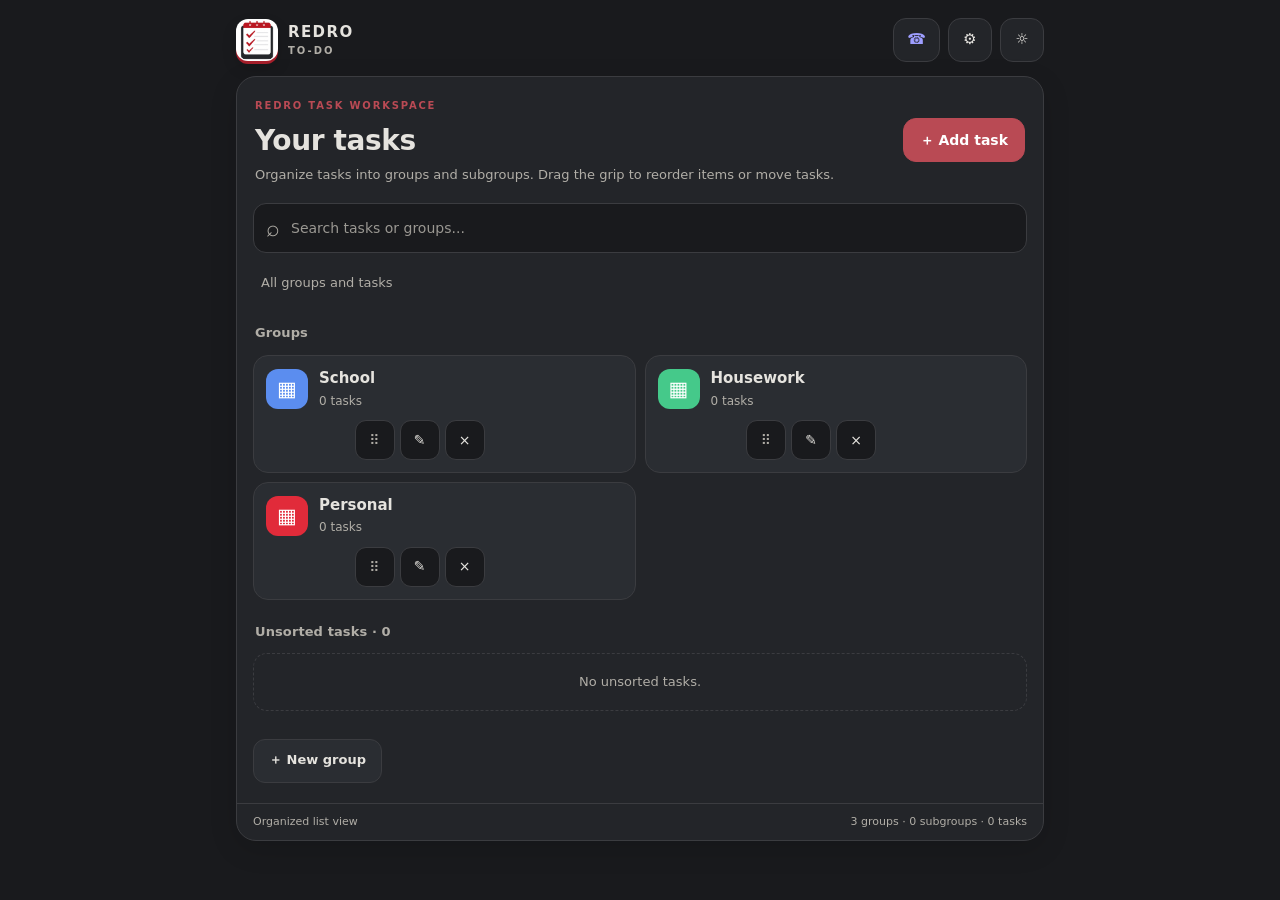
==== commit fcc15c2c: "Restore app startup wrapper after readability fix" ====
--- a/index.html
+++ b/index.html
@@ -713,5 +713,5 @@
 }
 `;
 document.head.append(readabilityFix);
-();
+})();
 </script></body></html>
